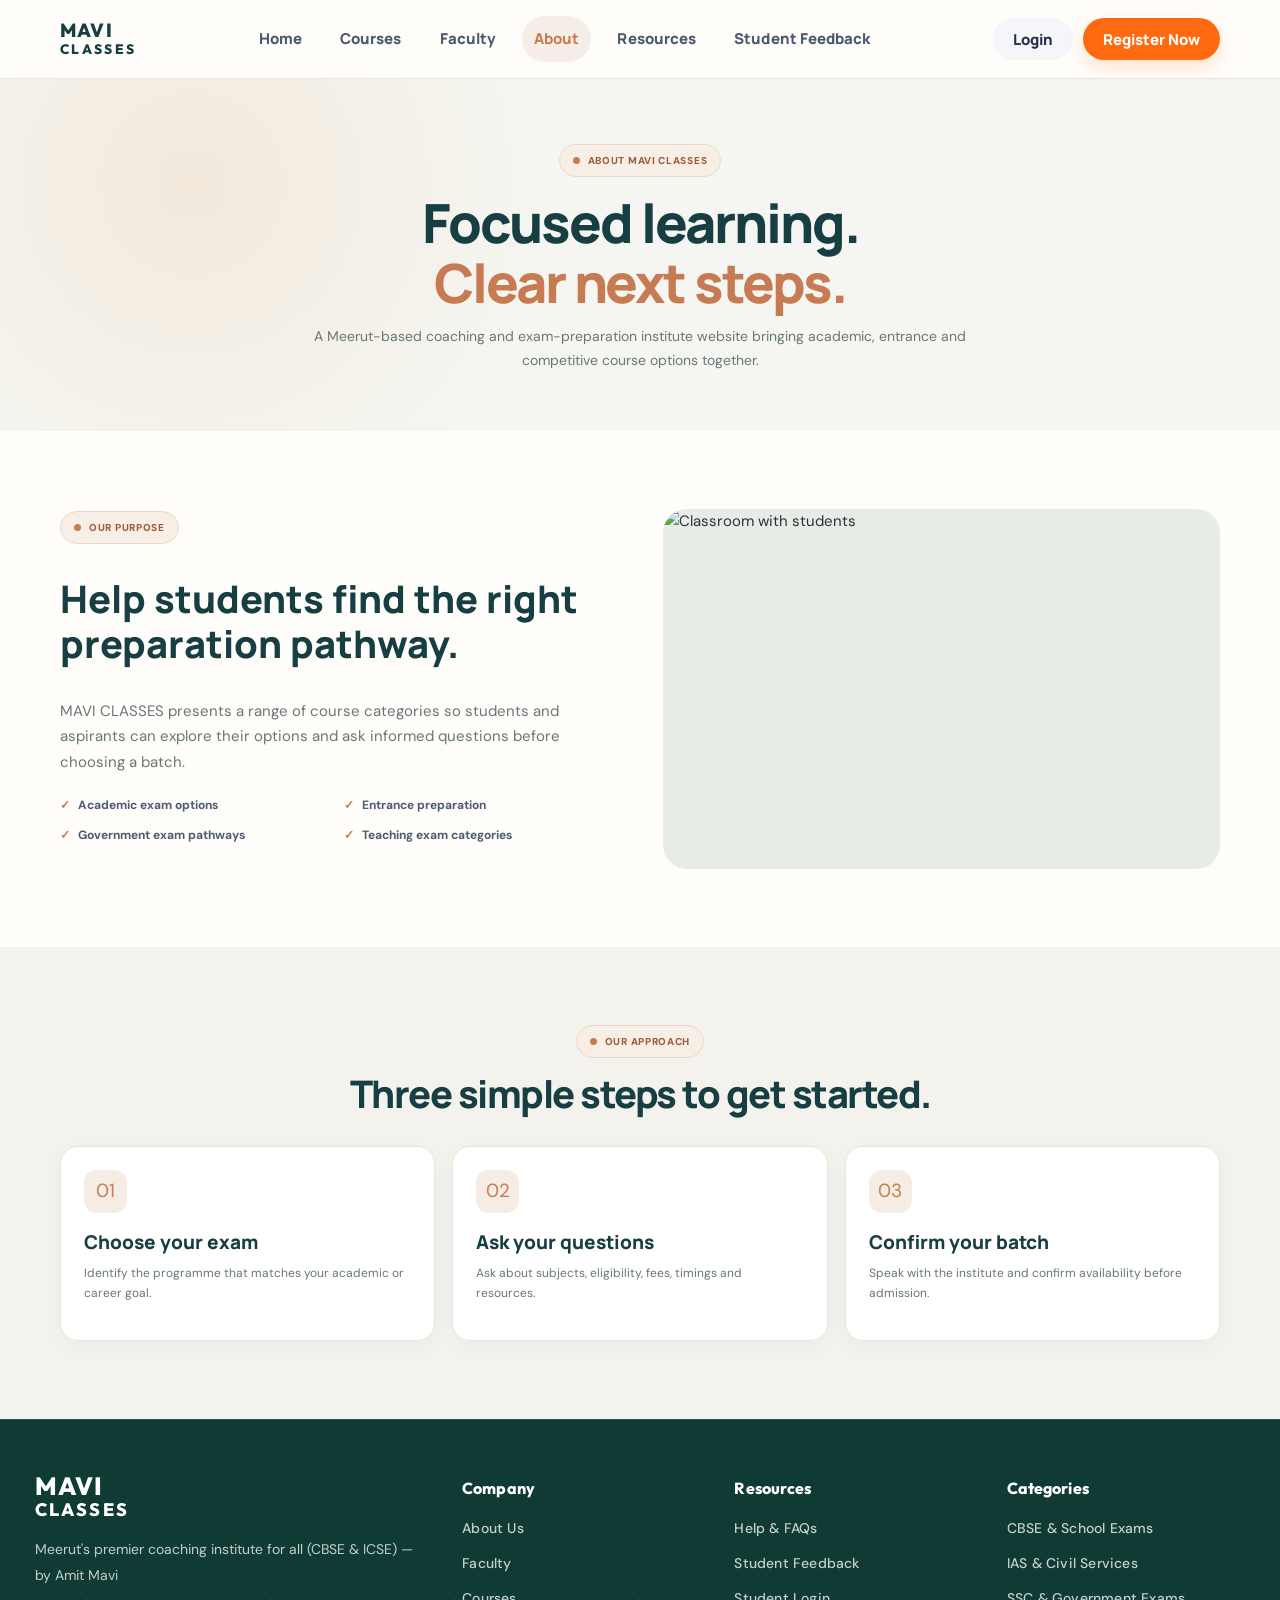
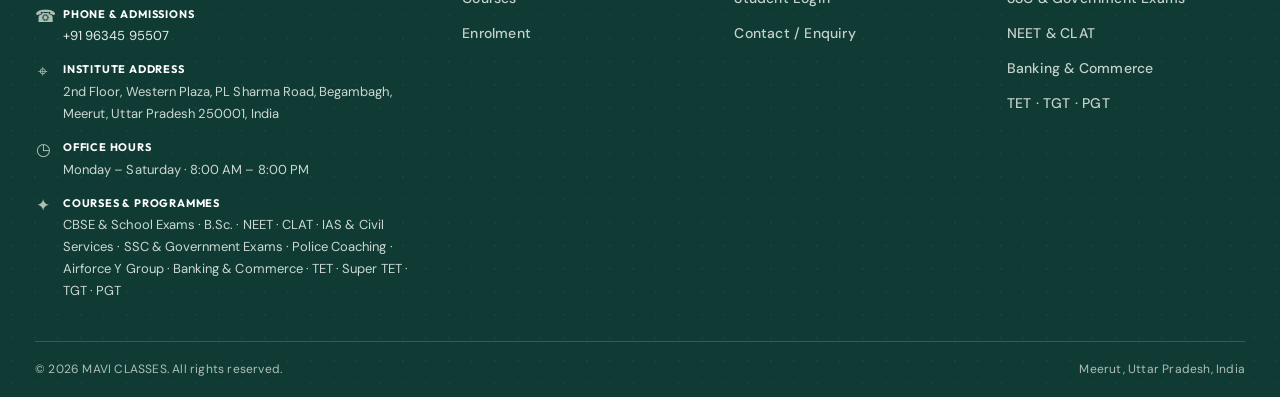
==== about.html @ 100eeef3 "Update MAVI CLASSES footer description" ====
<!doctype html><html lang="en"><head><meta charset="utf-8"><meta name="viewport" content="width=device-width,initial-scale=1"><title>About | MAVI CLASSES</title><meta name="description" content="MAVI CLASSES, Meerut — academic, entrance and competitive exam preparation."><link rel="stylesheet" href="styles.css?v=20261123-font-headload"><link rel="stylesheet" href="footer.css?v=20261123-footer12">
<link rel="stylesheet" href="typography-lock.css?v=20261123-type7">

<style id="mavi-faculty-footer-identical">
.mavi-footer{display:block!important;position:relative!important;isolation:isolate!important;overflow:hidden!important;background:#103b35!important;color:#d5e0db!important;padding:54px 0 18px!important;border-top:1px solid rgba(255,255,255,.14)!important}
.mavi-footer:before{content:""!important;position:absolute!important;inset:0!important;z-index:-1!important;pointer-events:none!important;opacity:.22!important;background-image:radial-gradient(rgba(255,255,255,.22) 1px,transparent 1px)!important;background-size:23px 23px!important}
.mavi-footer>.wrap{position:relative!important;z-index:1!important;width:min(1210px,calc(100% - 64px))!important;margin:0 auto!important}
.mavi-footer-grid{display:grid!important;grid-template-columns:minmax(280px,2.1fr) repeat(3,minmax(130px,1fr))!important;gap:46px!important;padding:0 0 38px!important}
.mavi-footer-logo{display:inline-flex!important;align-items:center!important;gap:12px!important;color:#fff!important;font:800 21px 'Outfit','DM Sans',sans-serif!important;letter-spacing:.15px!important}
.mavi-footer-mark{width:48px!important;height:48px!important;flex:0 0 48px!important;display:grid!important;place-items:center!important;border-radius:8px!important;background:#fff!important;color:#103b35!important;font:800 26px 'Outfit',sans-serif!important;box-shadow:inset 0 -4px 0 #c77b52!important}
.mavi-footer-brand>p{max-width:390px!important;margin:18px 0 17px!important;color:#c2d0ca!important;font:400 14px/1.75 'DM Sans',sans-serif!important}
.mavi-footer-contact{display:grid!important;gap:11px!important;max-width:440px!important}
.mavi-footer-contact>div{display:flex!important;align-items:flex-start!important;gap:12px!important;color:#cbd8d2!important;font:400 13px/1.65 'DM Sans',sans-serif!important;letter-spacing:.05px!important}
.mavi-footer-contact a{color:#dce7e1!important}
.mavi-footer .footer-icon{width:17px!important;flex:0 0 17px!important;color:#aebfb6!important;font-size:17px!important;line-height:1.2!important;text-align:center!important}
.mavi-footer .footer-star{color:#e2a77f!important}
.mavi-footer-column{display:block!important;padding-top:4px!important}
.mavi-footer-column h4{margin:0 0 19px!important;color:#fff!important;font:750 16px 'Outfit',sans-serif!important;letter-spacing:.1px!important}
.mavi-footer-column a{display:block!important;width:fit-content!important;margin:0 0 12px!important;color:#c5d2cc!important;font:500 14px/1.6 'DM Sans',sans-serif!important;letter-spacing:.2px!important;transition:color .18s,transform .18s!important}
.mavi-footer-column a:hover,.mavi-footer-contact a:hover{color:#e2a77f!important}
.mavi-footer-bottom{display:flex!important;justify-content:space-between!important;gap:16px!important;padding-top:18px!important;border-top:1px solid rgba(255,255,255,.16)!important;color:#aebfb7!important;font:400 12px/1.6 'DM Sans',sans-serif!important;letter-spacing:.2px!important}
@media(max-width:900px){.mavi-footer-grid{grid-template-columns:1.5fr 1fr 1fr!important;gap:34px!important}.mavi-footer-brand{grid-column:1/-1!important}.mavi-footer-brand>p{max-width:560px!important}}
@media(max-width:600px){.mavi-footer{padding:42px 0 17px!important}.mavi-footer>.wrap{width:calc(100% - 38px)!important}.mavi-footer-grid{grid-template-columns:1fr 1fr!important;gap:26px 20px!important;padding-bottom:28px!important}.mavi-footer-brand{grid-column:1/-1!important}.mavi-footer-logo{font-size:19px!important}.mavi-footer-column h4{font-size:15px!important;margin-bottom:13px!important}.mavi-footer-column a{font-size:13px!important;margin-bottom:10px!important}.mavi-footer-bottom{flex-direction:column!important;gap:5px!important;font-size:11px!important}}
</style>
<link rel="preconnect" href="https://fonts.googleapis.com">
<link rel="preconnect" href="https://fonts.gstatic.com" crossorigin>
<link rel="stylesheet" href="https://fonts.googleapis.com/css2?family=DM+Sans:wght@400;500;600;700;800&family=Manrope:wght@400;500;600;700;800&family=Outfit:wght@400;500;600;700;800&display=block">
</head><body><div class="top"><div class="wrap"><span>Meerut, Uttar Pradesh</span><span><a href="tel:+919634595507">+91 96345 95507</a> &nbsp; · &nbsp; <a href="register.html">Register now</a></span></div></div><header><div class="wrap nav"><a class="brand mavi-stacked-brand" href="index.html" aria-label="MAVI CLASSES home"><span class="mavi-stacked-name"><span>MAVI</span><span>CLASSES</span></span></a><button class="menu" aria-label="Open navigation">☰</button><nav class="links"><a class="" href="index.html">Home</a><a class="" href="courses.html">Courses</a><a class="" href="faculty.html">Faculty</a><a class="active" href="about.html">About</a><a class="" href="resources.html">Resources</a><a class="" href="feedback.html">Student Feedback</a></nav><div class="nav-auth"><a class="nav-login" href="login.html">Login</a><a class="nav-register" href="register.html">Register Now</a></div></div></header><main><section class="page-hero"><div class="wrap"><span class="eyebrow">About MAVI CLASSES</span><h1>Focused learning.<br><em style="color:var(--orange)">Clear next steps.</em></h1><p>A Meerut-based coaching and exam-preparation institute website bringing academic, entrance and competitive course options together.</p></div></section><section class="section"><div class="wrap split"><div><span class="eyebrow">Our purpose</span><h2 style="font:800 35px Manrope;color:var(--navy)">Help students find the right preparation pathway.</h2><p class="lead">MAVI CLASSES presents a range of course categories so students and aspirants can explore their options and ask informed questions before choosing a batch.</p><div class="ticks"><span>Academic exam options</span><span>Entrance preparation</span><span>Government exam pathways</span><span>Teaching exam categories</span></div></div><div class="photo"><img data-mavi-image-key="about-classroom" src="https://images.unsplash.com/photo-1524178232363-1fb2b075b655?auto=format&fit=crop&w=1000&q=85" alt="Classroom with students"></div></div></section><section class="section soft"><div class="wrap"><div class="section-head center"><span class="eyebrow">Our approach</span><h2>Three simple steps to get started.</h2></div><div class="grid"><article class="card"><div class="card-icon">01</div><h3>Choose your exam</h3><p>Identify the programme that matches your academic or career goal.</p></article><article class="card"><div class="card-icon">02</div><h3>Ask your questions</h3><p>Ask about subjects, eligibility, fees, timings and resources.</p></article><article class="card"><div class="card-icon">03</div><h3>Confirm your batch</h3><p>Speak with the institute and confirm availability before admission.</p></article></div></div></section></main><footer class="mavi-footer">
 <div class="wrap">
  <div class="mavi-footer-grid">
   <div class="mavi-footer-brand">
    <a class="mavi-footer-logo" href="index.html" aria-label="MAVI CLASSES home"><span class="mavi-footer-name"><span>MAVI</span><span>CLASSES</span></span></a>
    <p class="mavi-footer-description">Meerut's premier coaching institute for all (CBSE & ICSE) — by Amit Mavi</p>
    <div class="mavi-footer-contact">
     <div><span class="footer-icon" aria-hidden="true">☎</span><span><strong>Phone & admissions</strong><a href="tel:+919634595507">+91 96345 95507</a></span></div>
     <div><span class="footer-icon" aria-hidden="true">⌖</span><span><strong>Institute address</strong>2nd Floor, Western Plaza, PL Sharma Road, Begambagh, Meerut, Uttar Pradesh 250001, India</span></div>
     <div><span class="footer-icon" aria-hidden="true">◷</span><span><strong>Office hours</strong>Monday – Saturday · 8:00 AM – 8:00 PM</span></div>
     <div><span class="footer-icon" aria-hidden="true">✦</span><span><strong>Courses & programmes</strong>CBSE & School Exams · B.Sc. · NEET · CLAT · IAS & Civil Services · SSC & Government Exams · Police Coaching · Airforce Y Group · Banking & Commerce · TET · Super TET · TGT · PGT</span></div>
    </div>
   </div>
   <div class="mavi-footer-column"><h4>Company</h4><a href="about.html">About Us</a><a href="faculty.html">Faculty</a><a href="courses.html">Courses</a><a href="register.html">Enrolment</a></div>
   <div class="mavi-footer-column"><h4>Resources</h4><a href="resources.html">Help & FAQs</a><a href="feedback.html">Student Feedback</a><a href="login.html">Student Login</a><a href="register.html">Contact / Enquiry</a></div>
   <div class="mavi-footer-column"><h4>Categories</h4><a href="courses.html">CBSE & School Exams</a><a href="courses.html">IAS & Civil Services</a><a href="courses.html">SSC & Government Exams</a><a href="courses.html">NEET & CLAT</a><a href="courses.html">Banking & Commerce</a><a href="courses.html">TET · TGT · PGT</a></div>
  </div>
  <div class="mavi-footer-bottom"><span>© 2026 MAVI CLASSES. All rights reserved.</span><span>Meerut, Uttar Pradesh, India</span></div>
 </div>
</footer><script src="site.js"></script><script src="image-assets.js?v=20261123-assets1"></script>
<script src="footer-description.js?v=20261123-footerdesc1"></script></body></html>
---- styles.css ----
:root{--ink:#17233b;--navy:#14213d;--orange:#e96b35;--orange2:#f18a5d;--cream:#fffaf6;--paper:#f5f7fb;--muted:#68758a;--line:#e7eaf0;--white:#fff;--shadow:0 16px 42px rgba(24,39,70,.09)}
*{box-sizing:border-box}html{scroll-behavior:smooth}body{margin:0;font:15px/1.7 'DM Sans',sans-serif;color:var(--ink);background:#fff}a{color:inherit;text-decoration:none}button,input,select,textarea{font:inherit}.wrap{width:min(1160px,calc(100% - 44px));margin:auto}.top{background:var(--navy);color:#e8edf5;font-size:11px;padding:7px 0}.top .wrap{display:flex;justify-content:space-between;gap:12px}.top a{color:#ffc19f}
header{position:sticky;top:0;z-index:10;background:rgba(255,255,255,.96);backdrop-filter:blur(12px);border-bottom:1px solid var(--line)}.nav{height:78px;display:flex;align-items:center;justify-content:space-between;gap:20px}.brand{display:flex;align-items:center;gap:10px}.brand-mark{width:42px;height:42px;border-radius:13px;background:var(--navy);color:#fff;display:grid;place-items:center;font:800 22px Manrope;box-shadow:inset 0 -4px 0 var(--orange)}.brand strong{display:block;font:800 17px Manrope;letter-spacing:.5px;color:var(--navy);line-height:1.2}.brand small{font-size:9px;letter-spacing:1.4px;text-transform:uppercase;color:var(--orange);font-weight:700}.links{display:flex;align-items:center;gap:8px}.links a{font-size:12px;font-weight:700;color:#4b5870;padding:9px 12px;border-radius:30px}.links a:hover,.links a.active{color:var(--orange);background:#fff1e9}.btn{display:inline-flex;justify-content:center;align-items:center;padding:12px 20px;border:0;border-radius:11px;background:var(--orange);color:#fff;font:800 12px Manrope;cursor:pointer;box-shadow:0 7px 18px #e96b3528;transition:.2s}.btn:hover{background:#d95725;transform:translateY(-1px)}.btn.outline{background:#fff;color:var(--navy);border:1px solid var(--line);box-shadow:none}.menu{display:none;background:none;border:0;font-size:25px;color:var(--navy)}
.hero{background:radial-gradient(circle at 15% 25%,#fff0e8,transparent 34%),linear-gradient(115deg,#fff 20%,#f8faff);padding:78px 0 82px;overflow:hidden}.hero-grid{display:grid;grid-template-columns:1fr .9fr;gap:50px;align-items:center}.eyebrow{display:inline-flex;align-items:center;gap:8px;color:#bd592f;background:#fff0e8;border:1px solid #ffdfce;padding:7px 13px;border-radius:30px;font-size:10px;font-weight:800;letter-spacing:.7px;text-transform:uppercase}.eyebrow:before{content:'';width:7px;height:7px;border-radius:50%;background:var(--orange)}h1,h2,h3{font-family:Manrope,sans-serif}h1{font-size:clamp(42px,5.2vw,66px);line-height:1.08;letter-spacing:-2.8px;color:var(--navy);margin:20px 0}h1 em{font-style:normal;color:var(--orange)}.lead{max-width:560px;color:var(--muted);font-size:15px}.actions{display:flex;gap:12px;flex-wrap:wrap;margin-top:27px}.hero-photo{height:430px;border-radius:28px;overflow:hidden;position:relative;box-shadow:var(--shadow);background:#e8edf4}.hero-photo img{width:100%;height:100%;object-fit:cover}.photo-note{position:absolute;bottom:16px;left:16px;right:16px;padding:15px 18px;border-radius:15px;background:#14213de8;color:#fff}.photo-note b{display:block;font:700 14px Manrope}.photo-note span{font-size:11px;color:#dbe3ee}
.band{border-block:1px solid var(--line);padding:19px 0}.band .wrap{display:flex;justify-content:space-between;gap:18px;flex-wrap:wrap}.band span{font-size:12px;font-weight:700;color:#526078}.band b{color:var(--orange);margin-right:7px}
.section{padding:78px 0}.soft{background:var(--paper)}.section-head{max-width:690px;margin-bottom:30px}.section-head.center{text-align:center;margin-inline:auto}.section-head h2{font-size:clamp(29px,3.5vw,42px);letter-spacing:-1.5px;line-height:1.18;color:var(--navy);margin:13px 0}.section-head p{color:var(--muted);font-size:14px}.grid{display:grid;grid-template-columns:repeat(3,1fr);gap:17px}.card{background:#fff;border:1px solid var(--line);border-radius:18px;padding:23px;box-shadow:0 5px 22px rgba(24,39,70,.035);transition:.2s}.card:hover{transform:translateY(-3px);box-shadow:var(--shadow);border-color:#f2c4ad}.card-icon{width:43px;height:43px;border-radius:13px;background:#fff0e8;color:var(--orange);display:grid;place-items:center;font-size:19px;margin-bottom:17px}.card h3{font-size:17px;line-height:1.3;margin:0 0 8px;color:var(--navy)}.card p{font-size:12px;color:var(--muted);margin:0 0 13px}.card a{font-size:12px;font-weight:800;color:var(--orange)}
.split{display:grid;grid-template-columns:1fr 1fr;gap:45px;align-items:center}.photo{height:360px;border-radius:24px;overflow:hidden;background:#e8edf4}.photo img{width:100%;height:100%;object-fit:cover}.ticks{display:grid;grid-template-columns:1fr 1fr;gap:10px;margin:20px 0}.ticks span{font-size:12px;font-weight:700;color:#4c5b72}.ticks span:before{content:'✓';color:var(--orange);margin-right:8px}
.page-hero{background:radial-gradient(circle at 15% 30%,#fff0e8,transparent 32%),#f8faff;padding:65px 0 58px;text-align:center}.page-hero h1{font-size:clamp(36px,4.8vw,54px);margin:15px auto 12px;letter-spacing:-2px}.page-hero p{max-width:680px;margin:auto;color:var(--muted);font-size:14px}.info{background:var(--navy);color:#fff;border-radius:22px;padding:32px}.info h2{margin:0 0 10px;font-size:26px}.info p{color:#d2dbea;font-size:13px}
.cta{background:linear-gradient(110deg,#14213d,#293957);color:#fff;padding:45px 0}.cta .wrap{display:flex;justify-content:space-between;align-items:center;gap:20px}.cta h2{font:800 26px Manrope;margin:0 0 5px}.cta p{margin:0;color:#d5ddeb;font-size:13px}
.formbox{max-width:650px;margin:auto;padding:30px;background:#fff;border:1px solid var(--line);border-radius:20px;box-shadow:var(--shadow)}.formbox h2{font-size:25px;color:var(--navy);margin:0 0 5px}.formbox>p{font-size:13px;color:var(--muted)}.fields{display:grid;grid-template-columns:1fr 1fr;gap:14px}.field{display:grid;gap:6px}.field.full{grid-column:1/-1}.field label{font-size:11px;font-weight:800;color:#536078}.field input,.field select,.field textarea{width:100%;padding:12px;border:1px solid #dfe5ed;border-radius:10px;background:#fbfcfe;outline:none}.field input:focus,.field select:focus,.field textarea:focus{border-color:var(--orange);box-shadow:0 0 0 3px #e96b3515}.field textarea{min-height:90px}.smallprint{font-size:10px!important;color:#8a95a7!important;line-height:1.6}.notice{display:none;background:#edf6ef;color:#315b3c;border-radius:8px;padding:12px;font-size:12px}.notice.show{display:block}
footer{background:#101a30;color:#d1d9e6;padding:45px 0 18px}.footgrid{display:grid;grid-template-columns:2fr 1fr 1fr;gap:40px;padding-bottom:28px}.footgrid h4{font:800 11px Manrope;letter-spacing:1px;text-transform:uppercase;color:#ffc19f}.footgrid p,.footgrid a{font-size:12px;color:#b4bfd0}.footgrid a{display:block;margin:8px 0}.copyright{border-top:1px solid #ffffff20;padding-top:15px;font-size:10px;color:#93a0b4;display:flex;justify-content:space-between;gap:12px}
@media(max-width:850px){.links{gap:0}.links a{padding:8px}.hero-grid{gap:25px}.hero-photo{height:360px}.grid{grid-template-columns:repeat(2,1fr)}}
@media(max-width:650px){.wrap{width:calc(100% - 34px)}.nav{height:68px}.menu{display:block}.links{display:none;position:absolute;top:68px;left:0;right:0;background:#fff;padding:12px 20px 20px;box-shadow:var(--shadow);align-items:stretch;flex-direction:column}.links.open{display:flex}.links a{padding:12px;border-bottom:1px solid var(--line)}.nav>.btn{display:none}.top .wrap{justify-content:center}.top .wrap span:first-child{display:none}.hero{padding:48px 0}.hero-grid,.split{grid-template-columns:1fr;gap:25px}.hero-photo{height:290px}.hero h1{font-size:47px}.section{padding:58px 0}.grid{grid-template-columns:1fr}.page-hero{padding:48px 0}.fields{grid-template-columns:1fr}.field.full{grid-column:auto}.formbox{padding:22px}.cta .wrap{display:block}.cta .btn{margin-top:18px}.footgrid{grid-template-columns:1fr 1fr;gap:22px}.footgrid>div:first-child{grid-column:1/-1}.copyright{flex-direction:column}}

/* Faculty directory and local admin workspace */
.faculty-heading{display:flex;align-items:center;justify-content:space-between;gap:18px;margin-bottom:26px}.faculty-heading h2{font:800 30px Manrope;color:var(--navy);margin:12px 0 0}.faculty-grid{display:grid;grid-template-columns:repeat(3,minmax(0,1fr));gap:20px}.faculty-card{overflow:hidden;border:1px solid var(--line);border-radius:18px;background:#fff;box-shadow:0 7px 24px rgba(24,39,70,.06)}.faculty-card>img{display:block;width:100%;height:260px;object-fit:cover;background:#edf1f6}.faculty-info{padding:20px}.faculty-info h3{font:800 19px Manrope;color:var(--navy);margin:0 0 4px}.faculty-role{font-size:11px;color:var(--orange);font-weight:800;text-transform:uppercase;letter-spacing:.7px}.faculty-subject{font-size:12px;font-weight:700;color:#526078;margin:10px 0 5px}.faculty-info p:last-child{font-size:12px;color:var(--muted);margin:0}.faculty-empty{grid-column:1/-1;text-align:center;padding:48px 24px;border:1px dashed #cfd6e0;border-radius:18px;background:#fbfcfe;color:var(--muted)}.faculty-empty h3{color:var(--navy);margin:8px 0}.admin-layout{display:grid;grid-template-columns:minmax(0,1fr) minmax(0,1fr);gap:22px;align-items:start}.faculty-preview{display:none;width:150px;height:150px;object-fit:cover;border-radius:14px;border:1px solid var(--line)}.faculty-preview.visible{display:block}.admin-form-actions{display:flex;gap:10px;flex-wrap:wrap}.admin-list{max-width:none}.admin-faculty-row{display:flex;align-items:center;gap:12px;padding:12px 0;border-bottom:1px solid var(--line)}.admin-faculty-row>img{width:58px;height:58px;object-fit:cover;border-radius:10px}.admin-faculty-meta{min-width:0;flex:1}.admin-faculty-meta b,.admin-faculty-meta span{display:block}.admin-faculty-meta b{font:700 13px Manrope;color:var(--navy)}.admin-faculty-meta span{font-size:10px;color:var(--muted)}.admin-actions{display:flex;gap:6px}.admin-actions .btn{padding:8px 10px;font-size:10px}.btn.danger{background:#fff0ef;color:#b33c32;box-shadow:none;border:1px solid #f4cfcb}.muted{font-size:12px;color:var(--muted)}
@media(max-width:800px){.faculty-grid{grid-template-columns:repeat(2,minmax(0,1fr))}.admin-layout{grid-template-columns:1fr}}
@media(max-width:560px){.faculty-heading{align-items:flex-start;flex-direction:column}.faculty-grid{grid-template-columns:1fr}.faculty-card>img{height:280px}.admin-faculty-row{flex-wrap:wrap}.admin-actions{width:100%;padding-left:70px}}

/* Remove the thin top contact strip from all pages */
.top{display:none!important}

/* Refined MAVI palette: warm ivory, deep teal and muted copper */
:root{
 --ink:#26363a;
 --navy:#173f43;
 --orange:#c77b52;
 --orange2:#d99a72;
 --cream:#fbf8f2;
 --paper:#f4f2ec;
 --muted:#687777;
 --line:#e6e6df;
 --white:#fff;
 --shadow:0 16px 42px rgba(23,63,67,.09)
}
body{color:var(--ink);background:#fffdfa}
header{background:rgba(255,253,250,.96);border-bottom-color:#e8e7df}
.brand-mark{background:var(--navy);box-shadow:inset 0 -4px 0 var(--orange)}
.links a:hover,.links a.active{color:var(--orange);background:#f6eee6}
.btn{background:var(--orange);box-shadow:0 7px 18px rgba(199,123,82,.18)}
.btn:hover{background:#ae6541}
.btn.outline{color:var(--navy);border-color:#dfe5e1}
.hero{background:radial-gradient(circle at 15% 25%,#f3e9dd,transparent 35%),linear-gradient(115deg,#fffdfa 20%,#f4f6f2)}
.hero-photo,.photo{background:#e8ece6}
.photo-note{background:rgba(23,63,67,.92)}
.eyebrow{color:#9d5c3c;background:#f7eee6;border-color:#ead9ca}
.eyebrow:before{background:var(--orange)}
h1,h2,h3{font-family:'Manrope',sans-serif}
/* Clear, confident heading hierarchy across all non-footer pages */
h1,h2,h3,.page-hero h1,.section-head h2,.card h3,.formbox h2,.faculty-heading h2,.faculty-info h3,.info h2{font-weight:800!important}

h1,h2,.section-head h2,.card h3,.formbox h2,.faculty-heading h2,.faculty-info h3{color:var(--navy)}
h1 em{color:var(--orange)}
.band b,.card a,.ticks span:before{color:var(--orange)}
.card:hover{border-color:#e4c9b6}
.card-icon{background:#f5ece3;color:var(--orange)}
.page-hero{background:radial-gradient(circle at 15% 30%,#f3e9dd,transparent 32%),#f5f6f1}
.info{background:var(--navy)}
.cta{background:linear-gradient(110deg,#173f43,#28575a)}
.footgrid h4{color:#d7a27f}
footer{background:#102f33}
.field input:focus,.field select:focus,.field textarea:focus{border-color:var(--orange);box-shadow:0 0 0 3px rgba(199,123,82,.13)}
.faculty-empty{background:#faf9f5;border-color:#d7ded8}
.faculty-card{box-shadow:0 7px 24px rgba(23,63,67,.06)}
.btn.danger{background:#fff0ed;color:#a94d3d}

/* Shared header actions — Login + Register Now */
.nav-auth{display:flex;align-items:center;gap:10px;flex-shrink:0}
.nav-login,.nav-register{display:inline-flex;align-items:center;justify-content:center;min-height:42px;padding:0 20px;border-radius:24px;font:800 14px Manrope,sans-serif;text-decoration:none;white-space:nowrap;transition:background .2s,transform .2s}
.nav-login{background:#f4f6f9;color:#253247!important;box-shadow:none}
.nav-login:hover{background:#e9edf3}
.nav-register{background:#ff690f;color:#fff!important;box-shadow:0 7px 17px #ff690f30}
.nav-register:hover{background:#ed5706;transform:translateY(-1px)}
@media(max-width:900px){.nav-auth{gap:7px}.nav-login,.nav-register{min-height:39px;padding:0 14px;font-size:12px}}
@media(max-width:560px){.nav-auth{gap:6px}.nav-login,.nav-register{min-height:35px;padding:0 11px;font-size:11px}}

/* Logo lockup: brand name only, deep green wordmark */
.brand strong{color:#173f43!important;font-weight:800;letter-spacing:.45px}
.brand-mark{background:#173f43!important;color:#fff!important;box-shadow:inset 0 -4px 0 #c77b52}
.brand small{display:none!important}

/* Footer dark green finish */
footer{background:#103b35!important;color:#f7f8f4!important}
footer p,footer a,footer .muted{color:#d4e0db!important}
footer a:hover{color:#e2a77f!important}
footer h4,footer h3{color:#f0c29f!important}
footer .brand strong{color:#ffffff!important}
footer .brand-mark{background:#ffffff!important;color:#103b35!important}
footer .footer-bottom,footer .copyright{border-color:rgba(255,255,255,.16)!important;color:#c4d4ce!important}



/* MAVI smooth floating reveal + strong navigation typography */
.links a{
  font-family:'Manrope',sans-serif!important;
  font-weight:800!important;
  letter-spacing:.08px;
}
.nav-login,.nav-register{
  font-family:'Manrope',sans-serif!important;
  font-weight:800!important;
}
@keyframes maviFloatReveal{
  0%{opacity:0;transform:translate3d(0,16px,0)}
  65%{opacity:1;transform:translate3d(0,-2px,0)}
  100%{opacity:1;transform:translate3d(0,0,0)}
}
header .nav>*{
  animation:maviFloatReveal .72s cubic-bezier(.2,.75,.25,1) both;
}
header .nav>*:nth-child(1){animation-delay:.02s}
header .nav>*:nth-child(2){animation-delay:.08s}
header .nav>*:nth-child(3){animation-delay:.14s}
header .nav>*:nth-child(4){animation-delay:.20s}
main h1,main h2,main h3,main p,main .kicker,main .eyebrow,
main .button,main .btn,main .course,main .card,main .form-card,
main .contact-card,main .faq,main .ranker-card,main .approach article,
main .results-link,main .voice-button,main .section-head{
  animation:maviFloatReveal .68s cubic-bezier(.2,.75,.25,1) both;
}
main>section:nth-of-type(2) *{animation-delay:.04s}
main>section:nth-of-type(3) *{animation-delay:.07s}
main>section:nth-of-type(4) *{animation-delay:.10s}
@media(prefers-reduced-motion:reduce){
  header .nav>*,main h1,main h2,main h3,main p,main .kicker,main .eyebrow,
  main .button,main .btn,main .course,main .card,main .form-card,
  main .contact-card,main .faq,main .ranker-card,main .approach article,
  main .results-link,main .voice-button,main .section-head{
    animation:none!important;
  }
}


/* Keep the student achievements strip completely independent of page reveal motion.
   Its marquee keeps its own original scrolling animation. */
#student-results .results-heading,
#student-results .results-heading *,
#student-results .ranker-card,
#student-results .ranker-card *,
#student-results .student-voices,
#student-results .student-voices *{
  animation:none!important;
}


/* Larger, bolder navigation across Courses, Faculty and other shared pages */
.links{gap:14px!important}
.links a{font-size:15px!important;font-weight:800!important;padding:10px 12px!important}
.nav-auth a,.nav-login,.nav-register{font-size:15px!important;font-weight:800!important}
@media(max-width:900px){.links{gap:8px!important}.links a{font-size:14px!important;padding:9px 8px!important}}
@media(max-width:680px){.links a{font-size:16px!important;padding:13px 0!important}}

/* Stacked MAVI CLASSES wordmark for shared-page headers */
.mavi-stacked-brand{display:flex!important;align-items:center!important;gap:0!important}
.mavi-stacked-name{display:flex!important;flex-direction:column!important;align-items:flex-start!important;gap:0!important;font:800 19px/1.02 Manrope,sans-serif!important;letter-spacing:1.2px!important;color:var(--navy)!important}
.mavi-stacked-name span+span{font-size:.72em!important;letter-spacing:2.3px!important;margin-top:3px!important}
.mavi-stacked-brand .brand-mark{display:none!important}
---- footer.css ----
/* MAVI CLASSES — dedicated responsive footer stylesheet */
.mavi-footer{display:block!important;position:relative!important;isolation:isolate;overflow:hidden;background:#103b35!important;color:#d5e0db!important;padding:54px 0 18px!important;border-top:1px solid rgba(255,255,255,.14)!important}
.mavi-footer:before{content:"";position:absolute;inset:0;z-index:-1;pointer-events:none;opacity:.22;background-image:radial-gradient(rgba(255,255,255,.22) 1px,transparent 1px);background-size:23px 23px}
.mavi-footer>.wrap{position:relative;z-index:1;width:min(1210px,calc(100% - 64px))!important;margin:0 auto!important}
.mavi-footer-grid{display:grid!important;grid-template-columns:minmax(280px,2.1fr) repeat(3,minmax(130px,1fr))!important;gap:46px!important;padding:0 0 38px!important}
.mavi-footer-logo{display:inline-flex!important;align-items:center!important;gap:12px!important;color:#fff!important;font:800 21px 'Outfit','DM Sans',sans-serif!important;letter-spacing:.15px!important}
.mavi-footer-mark{width:48px!important;height:48px!important;flex:0 0 48px;display:grid!important;place-items:center!important;border-radius:8px!important;background:#fff!important;color:#103b35!important;font:800 26px 'Outfit',sans-serif!important;box-shadow:inset 0 -4px 0 #c77b52!important}
.mavi-footer-brand>p{max-width:390px!important;margin:18px 0 17px!important;color:#c2d0ca!important;font:400 14px/1.75 'DM Sans',sans-serif!important}
.mavi-footer-contact{display:grid!important;gap:11px!important;max-width:440px!important}
.mavi-footer-contact>div{display:flex!important;align-items:flex-start!important;gap:12px!important;color:#cbd8d2!important;font:400 13px/1.65 'DM Sans',sans-serif!important;letter-spacing:.05px!important}
.mavi-footer-contact a{color:#dce7e1!important}
.mavi-footer-contact a:hover,.mavi-footer-column a:hover{color:#e2a77f!important}
.mavi-footer .footer-icon{width:17px!important;flex:0 0 17px!important;color:#aebfb6!important;font-size:17px!important;line-height:1.2!important;text-align:center!important}
.mavi-footer .footer-star{color:#e2a77f!important}
.mavi-footer-column{display:block!important;padding-top:4px!important}
.mavi-footer-column h4{margin:0 0 19px!important;color:#fff!important;font:750 16px 'Outfit',sans-serif!important;letter-spacing:.1px!important}
.mavi-footer-column a{display:block!important;width:fit-content!important;margin:0 0 12px!important;color:#c5d2cc!important;font:500 14px/1.6 'DM Sans',sans-serif!important;letter-spacing:.2px!important;transition:color .18s,transform .18s!important}
.mavi-footer-column a:hover{color:#e2a77f!important;transform:translateX(3px)!important}
.mavi-footer-bottom{display:flex!important;justify-content:space-between!important;gap:16px!important;padding-top:18px!important;border-top:1px solid rgba(255,255,255,.16)!important;color:#aebfb7!important;font:400 12px/1.6 'DM Sans',sans-serif!important;letter-spacing:.2px!important}
@media(max-width:900px){.mavi-footer-grid{grid-template-columns:1.5fr 1fr 1fr!important;gap:34px!important}.mavi-footer-brand{grid-column:1/-1!important}.mavi-footer-brand>p{max-width:560px!important}}
@media(max-width:600px){.mavi-footer{padding:42px 0 17px!important}.mavi-footer>.wrap{width:calc(100% - 38px)!important}.mavi-footer-grid{grid-template-columns:1fr 1fr!important;gap:26px 20px!important;padding-bottom:28px!important}.mavi-footer-brand{grid-column:1/-1!important}.mavi-footer-logo{font-size:19px!important}.mavi-footer-column h4{font-size:15px!important;margin-bottom:13px!important}.mavi-footer-column a{font-size:13px!important;margin-bottom:10px!important}.mavi-footer-bottom{flex-direction:column!important;gap:5px!important;font-size:11px!important}}

/* Brand wordmark: MAVI on the first line, CLASSES directly beneath */
.mavi-footer-logo{display:inline-flex!important;align-items:flex-start!important;gap:0!important}
.mavi-footer-name{display:flex!important;flex-direction:column!important;align-items:flex-start!important;gap:0!important;font:800 21px/1.02 'Outfit','DM Sans',sans-serif!important;letter-spacing:.7px!important;color:#fff!important}
.mavi-footer-name span+span{font-size:.72em!important;letter-spacing:2.1px!important;margin-top:3px!important}

/* Explicit two-line footer wordmark on every page */
footer.mavi-footer .mavi-footer-brand>a.mavi-footer-logo{display:flex!important;flex-direction:column!important;align-items:flex-start!important;justify-content:flex-start!important;gap:0!important;width:max-content!important;line-height:1!important}
footer.mavi-footer .mavi-footer-brand>a.mavi-footer-logo>.mavi-footer-name{display:flex!important;flex-direction:column!important;align-items:flex-start!important;justify-content:flex-start!important;gap:0!important;white-space:normal!important;line-height:1!important}
footer.mavi-footer .mavi-footer-brand>a.mavi-footer-logo>.mavi-footer-name>span{display:block!important;line-height:1.02!important}
footer.mavi-footer .mavi-footer-brand>a.mavi-footer-logo>.mavi-footer-name>span+span{margin-top:2px!important;font-size:.72em!important;letter-spacing:2.1px!important}


/* Final unified footer layout — overrides older page-level footer rules */
.mavi-footer .mavi-footer-grid{
  grid-template-columns:minmax(155px,1.15fr) repeat(3,minmax(0,1fr))!important;
  gap:38px!important;
  align-items:start!important;
}
.mavi-footer .mavi-footer-brand{grid-column:auto!important;min-width:0!important}
.mavi-footer .mavi-footer-brand>a.mavi-footer-logo{display:flex!important;flex-direction:column!important;align-items:flex-start!important;gap:0!important;width:max-content!important}
.mavi-footer .mavi-footer-name{font-size:25px!important;line-height:1.02!important}
.mavi-footer .mavi-footer-name span+span{font-size:.72em!important;letter-spacing:2.1px!important;margin-top:3px!important}
.mavi-footer .mavi-footer-column{min-width:0!important}
.mavi-footer .mavi-footer-column a{font-size:14px!important;line-height:1.65!important}
@media(max-width:900px){
  .mavi-footer .mavi-footer-grid{grid-template-columns:repeat(3,minmax(0,1fr))!important;gap:28px!important}
  .mavi-footer .mavi-footer-brand{grid-column:1/-1!important}
}
@media(max-width:600px){
  .mavi-footer .mavi-footer-grid{grid-template-columns:repeat(2,minmax(0,1fr))!important;gap:25px 22px!important}
  .mavi-footer .mavi-footer-brand{grid-column:1/-1!important}
  .mavi-footer .mavi-footer-column h4{font-size:15px!important}
  .mavi-footer .mavi-footer-column a{font-size:13px!important}
}


/* Footer contact and institute details — shared across every page */
.mavi-footer .mavi-footer-description{max-width:390px!important;margin:18px 0 18px!important;color:#c2d0ca!important;font:400 14px/1.75 'DM Sans',sans-serif!important}
.mavi-footer .mavi-footer-contact{display:grid!important;gap:13px!important;max-width:410px!important}
.mavi-footer .mavi-footer-contact>div{display:flex!important;align-items:flex-start!important;gap:11px!important;color:#cbd8d2!important;font:400 13px/1.65 'DM Sans',sans-serif!important}
.mavi-footer .mavi-footer-contact strong{display:block!important;color:#fff!important;font:700 11px/1.5 'Outfit','DM Sans',sans-serif!important;letter-spacing:.8px!important;text-transform:uppercase!important;margin-bottom:2px!important}
.mavi-footer .mavi-footer-contact a{color:#e4eee8!important;text-decoration:none!important}
.mavi-footer .mavi-footer-contact a:hover{color:#e2a77f!important}
.mavi-footer .footer-icon{width:17px!important;flex:0 0 17px!important;color:#e2a77f!important;font-size:16px!important;line-height:1.4!important;text-align:center!important}
@media(max-width:900px){.mavi-footer .mavi-footer-description{max-width:620px!important}.mavi-footer .mavi-footer-contact{max-width:620px!important}}


/* Complete institute information footer — balanced desktop and mobile layout */
.mavi-footer .mavi-footer-grid{
  grid-template-columns:minmax(260px,1.65fr) repeat(3,minmax(145px,1fr))!important;
  gap:34px!important;
  align-items:start!important;
}
.mavi-footer .mavi-footer-brand{min-width:0!important}
.mavi-footer .mavi-footer-description{max-width:430px!important;font-size:14px!important;line-height:1.8!important}
.mavi-footer .mavi-footer-contact{max-width:460px!important;gap:14px!important}
.mavi-footer .mavi-footer-contact>div{font-size:13px!important;line-height:1.7!important}
.mavi-footer .mavi-footer-contact>div>span:last-child{min-width:0!important}
.mavi-footer .mavi-footer-contact strong{font-size:11px!important;margin-bottom:3px!important}
@media(max-width:1000px){
 .mavi-footer .mavi-footer-grid{grid-template-columns:repeat(3,minmax(0,1fr))!important;gap:30px!important}
 .mavi-footer .mavi-footer-brand{grid-column:1/-1!important}
 .mavi-footer .mavi-footer-description,.mavi-footer .mavi-footer-contact{max-width:720px!important}
}
@media(max-width:600px){
 .mavi-footer .mavi-footer-grid{grid-template-columns:repeat(2,minmax(0,1fr))!important;gap:25px 20px!important}
 .mavi-footer .mavi-footer-brand{grid-column:1/-1!important}
 .mavi-footer .mavi-footer-contact{gap:12px!important}
 .mavi-footer .mavi-footer-contact>div{font-size:12px!important}
 .mavi-footer .mavi-footer-column a{overflow-wrap:anywhere!important}
}
---- typography-lock.css ----
/* MAVI CLASSES — locked typography system. Keep these roles consistent across every page. */
:root{
  --mavi-font-heading:'Manrope',sans-serif;
  --mavi-font-body:'DM Sans',sans-serif;
  --mavi-font-brand:'Outfit',sans-serif;
  --mavi-size-body:15px;
  --mavi-size-nav:15px;
  --mavi-size-button:14px;
  --mavi-size-label:12px;
  --mavi-size-h1:clamp(38px,4.5vw,54px);
  --mavi-size-h2:clamp(28px,3.2vw,38px);
  --mavi-size-h3:19px;
}
html body{font-family:var(--mavi-font-body)!important;font-size:var(--mavi-size-body)!important}
h1,h2,h3,h4,h5,h6{font-family:var(--mavi-font-heading)!important}
h1{font-size:var(--mavi-size-h1)!important;line-height:1.12!important}
h2{font-size:var(--mavi-size-h2)!important;line-height:1.2!important}
h3{font-size:var(--mavi-size-h3)!important;line-height:1.3!important}
button,input,select,textarea{font-family:var(--mavi-font-body)!important}
.button,.btn{font-family:var(--mavi-font-heading)!important;font-size:var(--mavi-size-button)!important;font-weight:800!important}
.links a,.nav-auth a,.nav-login,.nav-register{font-family:var(--mavi-font-heading)!important;font-size:var(--mavi-size-nav)!important;font-weight:800!important}
.field label,.form-note,.smallprint{font-family:var(--mavi-font-body)!important;font-size:var(--mavi-size-label)!important}
.logo-title,.brand strong,.faculty-info h3,.admin-faculty-meta b{font-family:var(--mavi-font-heading)!important}
.mavi-footer-logo,.mavi-footer-name,.mavi-stacked-name{font-family:var(--mavi-font-brand)!important}
.mavi-footer-column h4{font-family:var(--mavi-font-brand)!important;font-size:16px!important}
.mavi-footer-column a{font-family:var(--mavi-font-body)!important;font-size:14px!important}
.mavi-footer-bottom{font-family:var(--mavi-font-body)!important;font-size:12px!important}
@media(max-width:680px){
  :root{--mavi-size-body:14px;--mavi-size-h1:36px;--mavi-size-h2:27px;--mavi-size-h3:18px;--mavi-size-nav:15px}
}
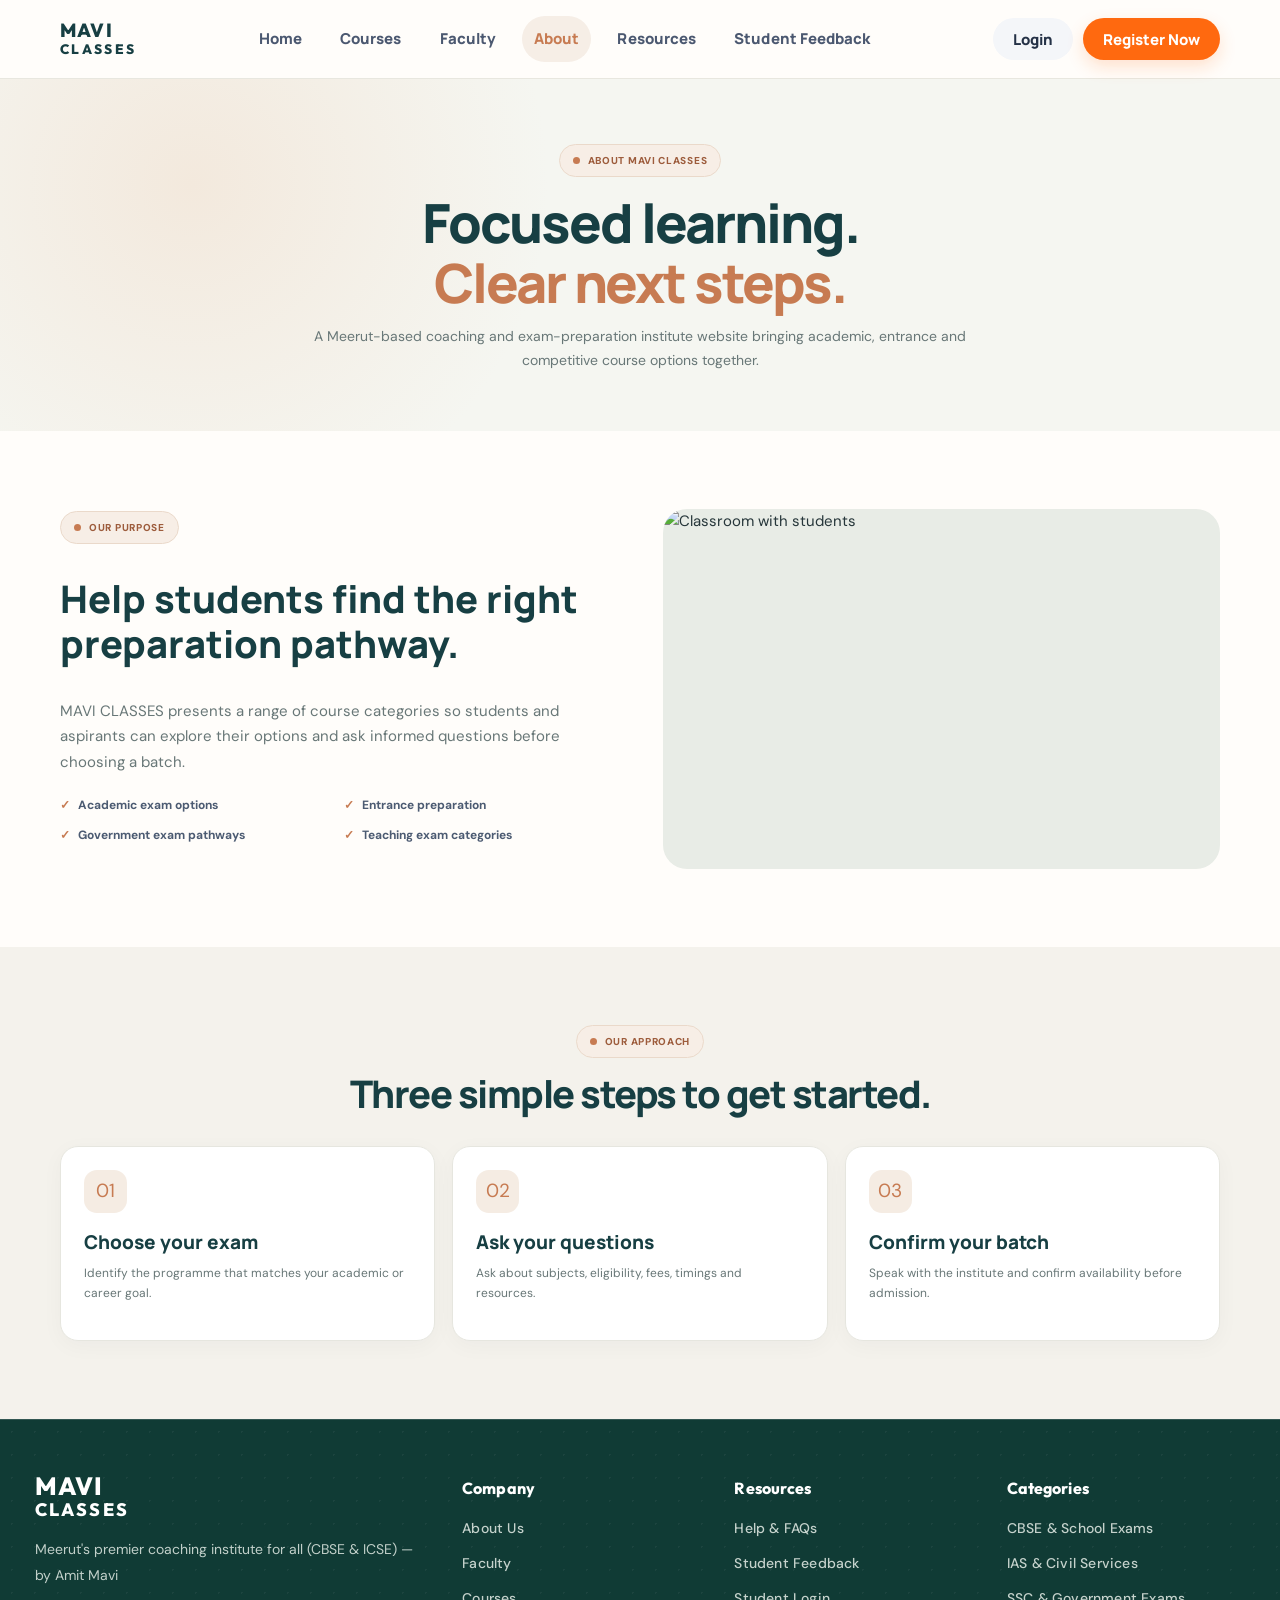
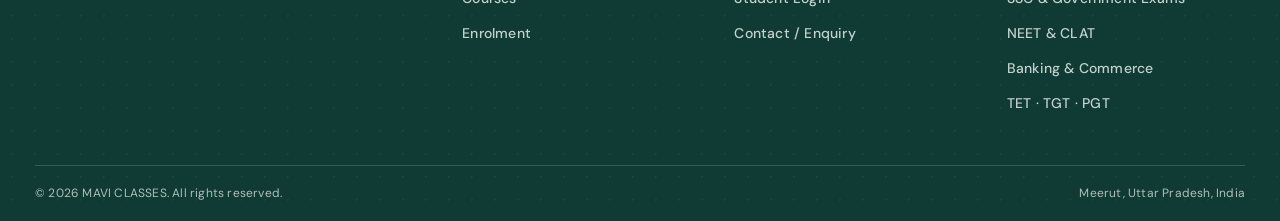
==== commit ce971624: "Reformat footer details below institute description" ====
--- a/about.html
+++ b/about.html
@@ -30,15 +30,13 @@
   <div class="mavi-footer-grid">
    <div class="mavi-footer-brand">
     <a class="mavi-footer-logo" href="index.html" aria-label="MAVI CLASSES home"><span class="mavi-footer-name"><span>MAVI</span><span>CLASSES</span></span></a>
-    <p class="mavi-footer-description">Meerut's premier coaching institute for all (CBSE & ICSE) — by Amit Mavi</p>
-    <div class="mavi-footer-contact">
-     <div><span class="footer-icon" aria-hidden="true">☎</span><span><strong>Phone & admissions</strong><a href="tel:+919634595507">+91 96345 95507</a></span></div>
-     <div><span class="footer-icon" aria-hidden="true">⌖</span><span><strong>Institute address</strong>2nd Floor, Western Plaza, PL Sharma Road, Begambagh, Meerut, Uttar Pradesh 250001, India</span></div>
-     <div><span class="footer-icon" aria-hidden="true">◷</span><span><strong>Office hours</strong>Monday – Saturday · 8:00 AM – 8:00 PM</span></div>
-     <div><span class="footer-icon" aria-hidden="true">✦</span><span><strong>Courses & programmes</strong>CBSE & School Exams · B.Sc. · NEET · CLAT · IAS & Civil Services · SSC & Government Exams · Police Coaching · Airforce Y Group · Banking & Commerce · TET · Super TET · TGT · PGT</span></div>
-    </div>
-   </div>
-   <div class="mavi-footer-column"><h4>Company</h4><a href="about.html">About Us</a><a href="faculty.html">Faculty</a><a href="courses.html">Courses</a><a href="register.html">Enrolment</a></div>
+    <p class="mavi-footer-description">Meerut's premier coaching institute for all (CBSE & ICSE) — by Amit Mavi
+
+Complete address: 2nd Floor, Western Plaza, PL Sharma Road, Begambagh, Meerut, Uttar Pradesh 250001.
+Phone: +91 96345 95507 — clickable calling link.
+Office hours: Monday–Saturday, 8 AM–8 PM.
+All programmes: CBSE, B.Sc., NEET, CLAT, IAS, SSC, Police, Airforce Y Group, Banking, TET, Super TET, TGT aur PGT.</p>
+    </div><div class="mavi-footer-column"><h4>Company</h4><a href="about.html">About Us</a><a href="faculty.html">Faculty</a><a href="courses.html">Courses</a><a href="register.html">Enrolment</a></div>
    <div class="mavi-footer-column"><h4>Resources</h4><a href="resources.html">Help & FAQs</a><a href="feedback.html">Student Feedback</a><a href="login.html">Student Login</a><a href="register.html">Contact / Enquiry</a></div>
    <div class="mavi-footer-column"><h4>Categories</h4><a href="courses.html">CBSE & School Exams</a><a href="courses.html">IAS & Civil Services</a><a href="courses.html">SSC & Government Exams</a><a href="courses.html">NEET & CLAT</a><a href="courses.html">Banking & Commerce</a><a href="courses.html">TET · TGT · PGT</a></div>
   </div>
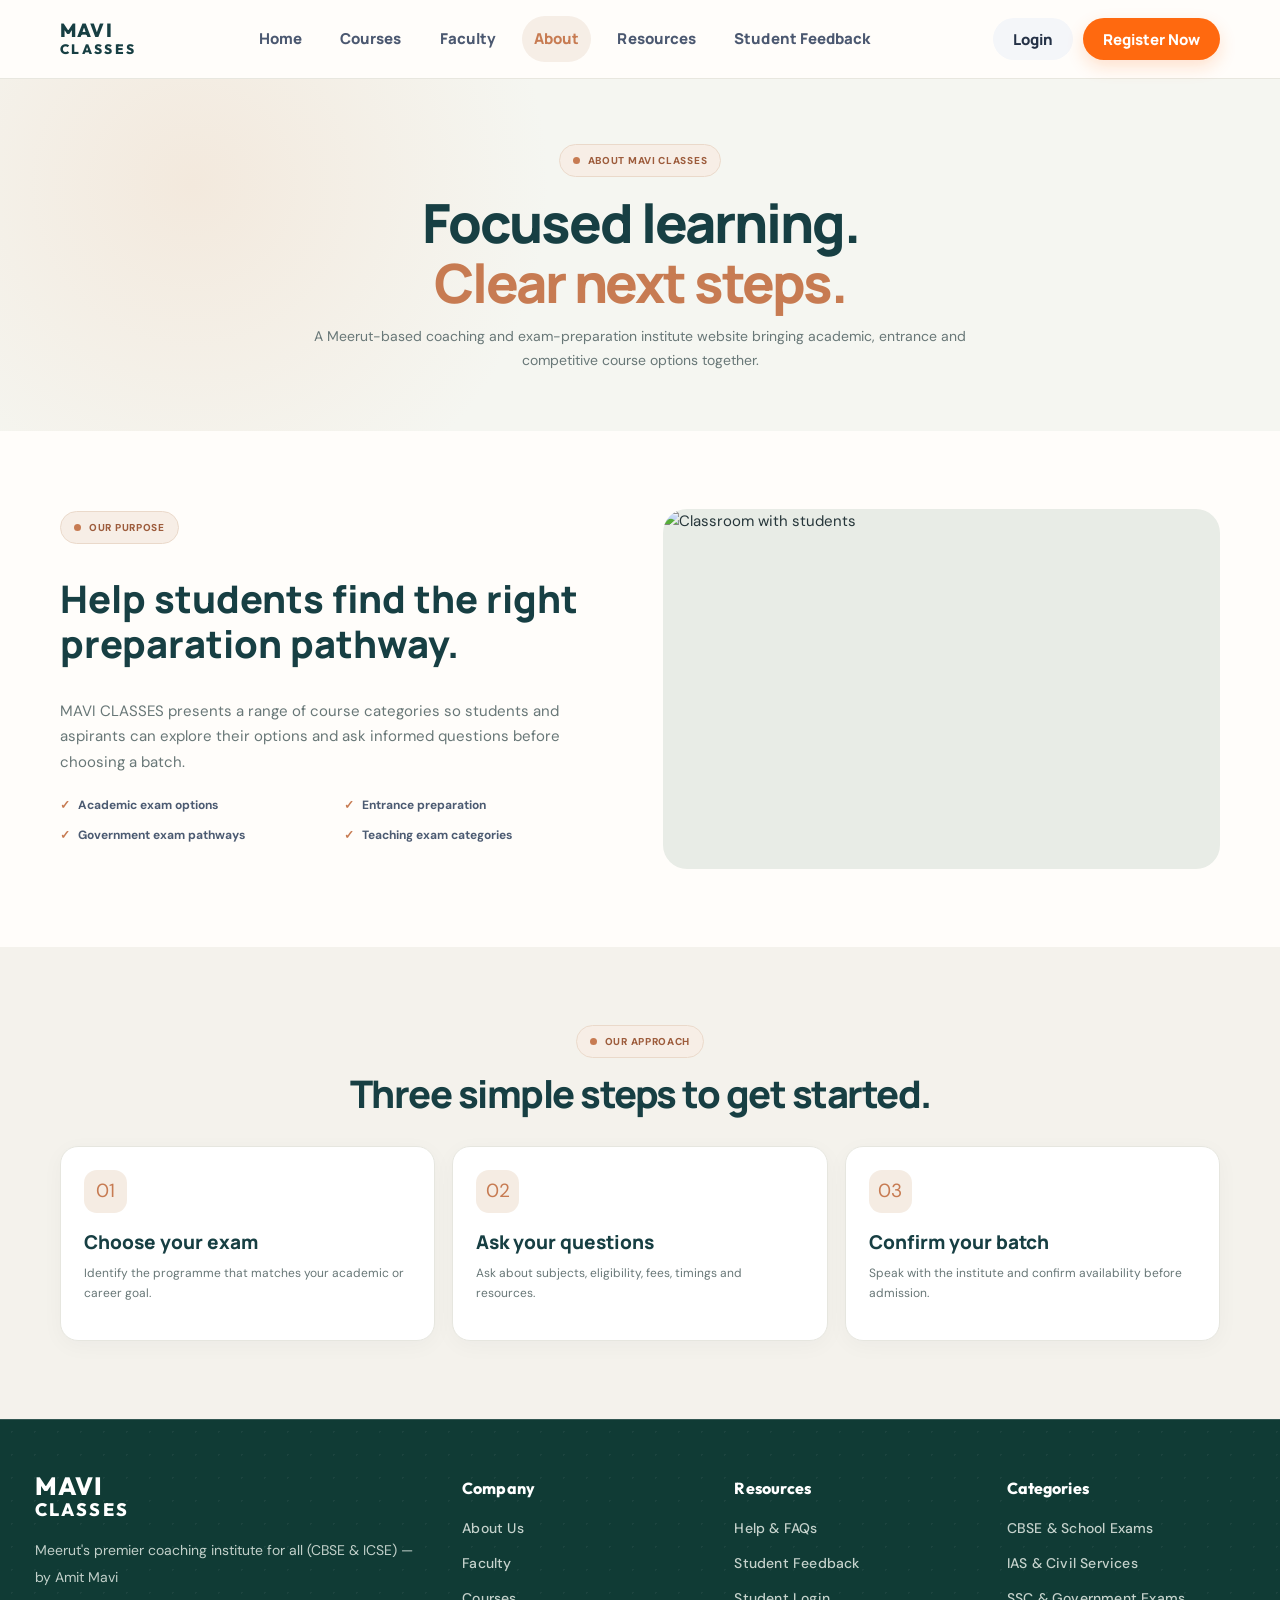
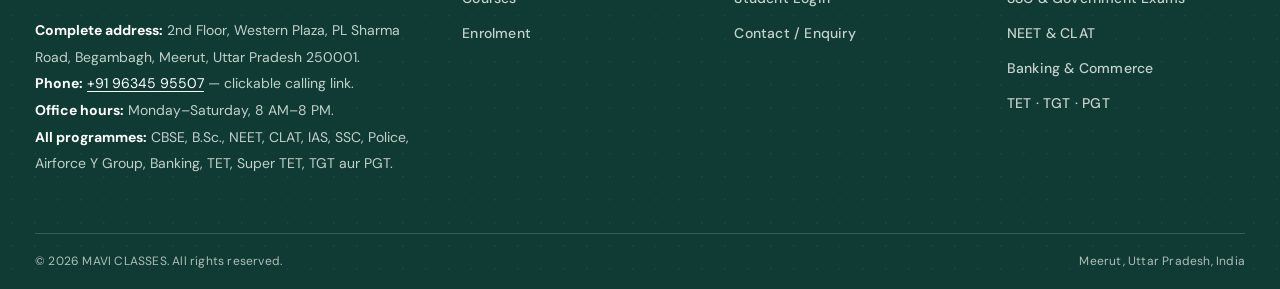
==== commit ef75fa9c: "Refresh footer detail assets" ====
--- a/about.html
+++ b/about.html
@@ -1,4 +1,4 @@
-<!doctype html><html lang="en"><head><meta charset="utf-8"><meta name="viewport" content="width=device-width,initial-scale=1"><title>About | MAVI CLASSES</title><meta name="description" content="MAVI CLASSES, Meerut — academic, entrance and competitive exam preparation."><link rel="stylesheet" href="styles.css?v=20261123-font-headload"><link rel="stylesheet" href="footer.css?v=20261123-footer12">
+<!doctype html><html lang="en"><head><meta charset="utf-8"><meta name="viewport" content="width=device-width,initial-scale=1"><title>About | MAVI CLASSES</title><meta name="description" content="MAVI CLASSES, Meerut — academic, entrance and competitive exam preparation."><link rel="stylesheet" href="styles.css?v=20261123-font-headload"><link rel="stylesheet" href="footer.css?v=20261123-footer13">
 <link rel="stylesheet" href="typography-lock.css?v=20261123-type7">
 
 <style id="mavi-faculty-footer-identical">
@@ -43,4 +43,4 @@
   <div class="mavi-footer-bottom"><span>© 2026 MAVI CLASSES. All rights reserved.</span><span>Meerut, Uttar Pradesh, India</span></div>
  </div>
 </footer><script src="site.js"></script><script src="image-assets.js?v=20261123-assets1"></script>
-<script src="footer-description.js?v=20261123-footerdesc1"></script></body></html>+<script src="footer-description.js?v=20261123-footerdesc2"></script></body></html>
--- a/footer.css
+++ b/footer.css
@@ -91,3 +91,7 @@
  .mavi-footer .mavi-footer-contact>div{font-size:12px!important}
  .mavi-footer .mavi-footer-column a{overflow-wrap:anywhere!important}
 }
+
+.mavi-footer .mavi-footer-description{max-width:520px!important;white-space:normal!important;line-height:1.9!important}
+.mavi-footer .mavi-footer-description strong{color:#fff!important;font-weight:700!important}
+.mavi-footer .mavi-footer-description a{color:#fff!important;text-decoration:underline!important;text-underline-offset:3px!important}
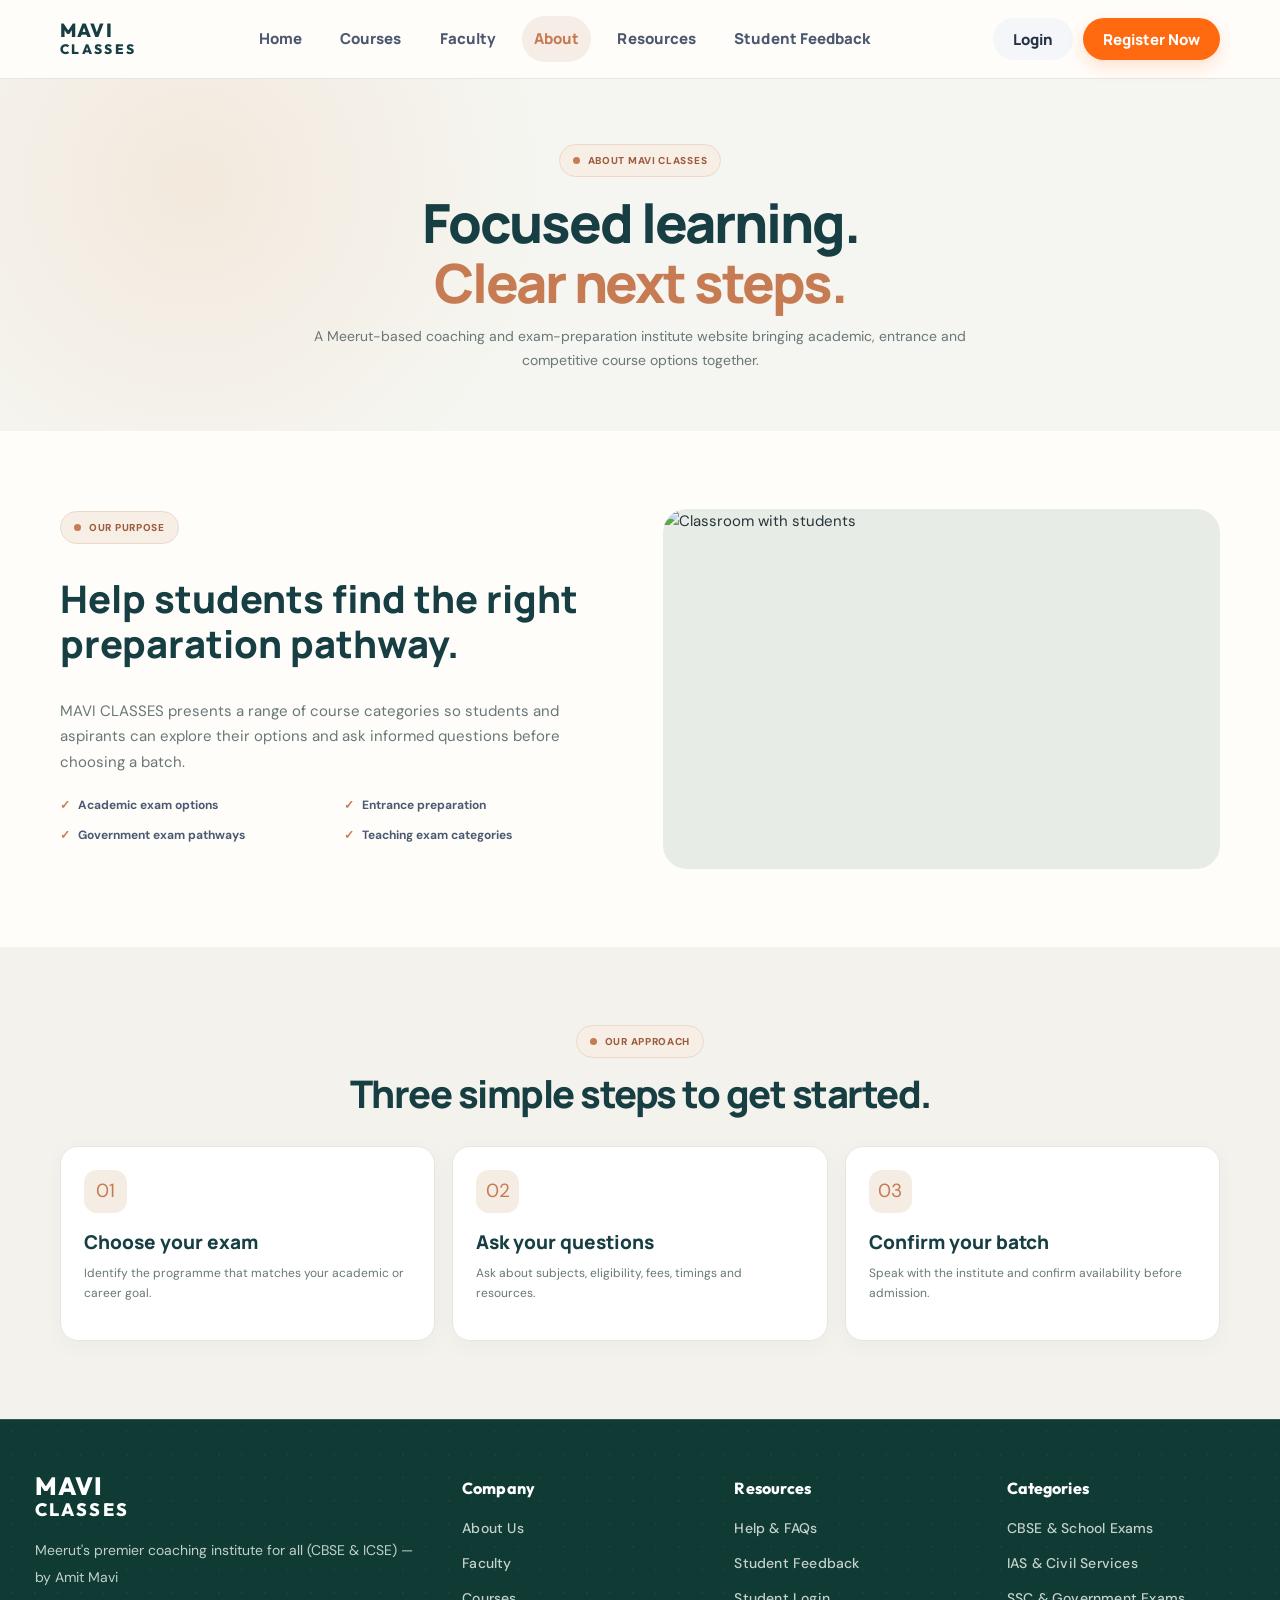
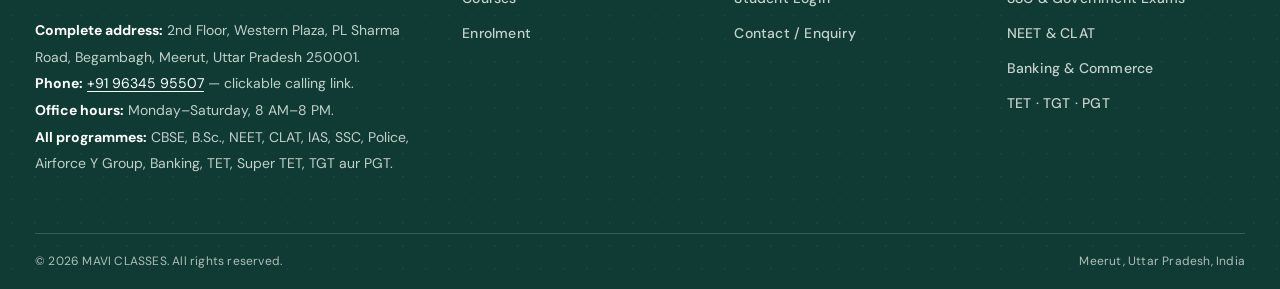
==== commit 968140e7: "Load corrected footer details script" ====
--- a/about.html
+++ b/about.html
@@ -43,4 +43,4 @@
   <div class="mavi-footer-bottom"><span>© 2026 MAVI CLASSES. All rights reserved.</span><span>Meerut, Uttar Pradesh, India</span></div>
  </div>
 </footer><script src="site.js"></script><script src="image-assets.js?v=20261123-assets1"></script>
-<script src="footer-description.js?v=20261123-footerdesc2"></script></body></html>+<script src="footer-description.js?v=20261123-footerdesc3"></script></body></html>
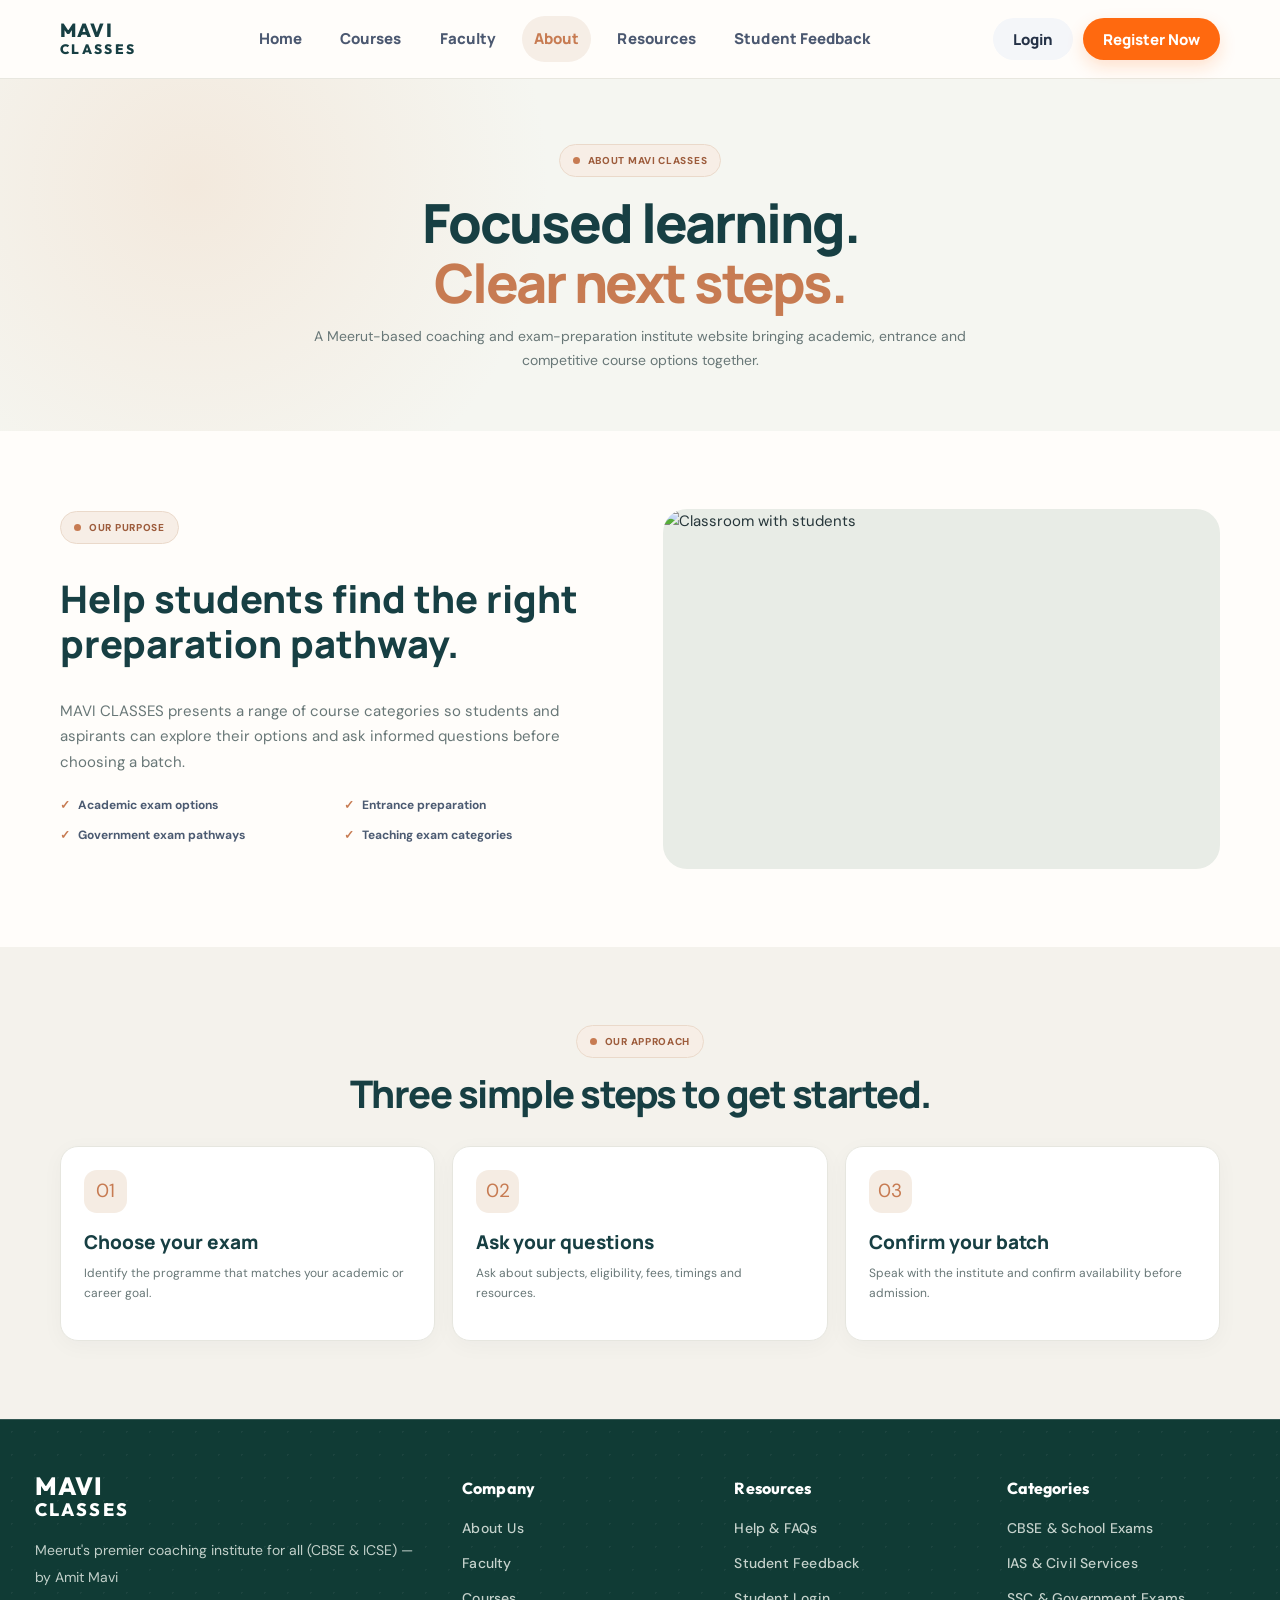
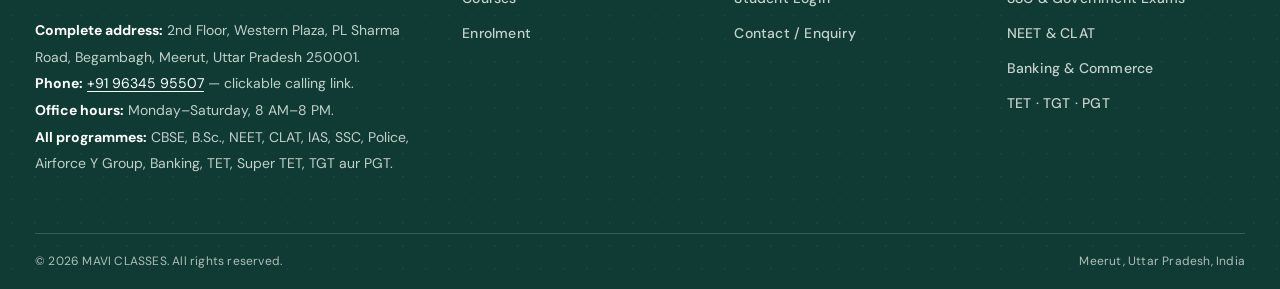
==== commit d549a087: "Connect site pages to shared Supabase content and enquiries" ====
--- a/about.html
+++ b/about.html
@@ -43,4 +43,4 @@
   <div class="mavi-footer-bottom"><span>© 2026 MAVI CLASSES. All rights reserved.</span><span>Meerut, Uttar Pradesh, India</span></div>
  </div>
 </footer><script src="site.js"></script><script src="image-assets.js?v=20261123-assets1"></script>
-<script src="footer-description.js?v=20261123-footerdesc3"></script></body></html>+<script src="footer-description.js?v=20261123-footerdesc3"></script><script src="supabase-client.js?v=20261124-cloud1"></script><script src="site-cloud.js?v=20261124-cloud1"></script></body></html>
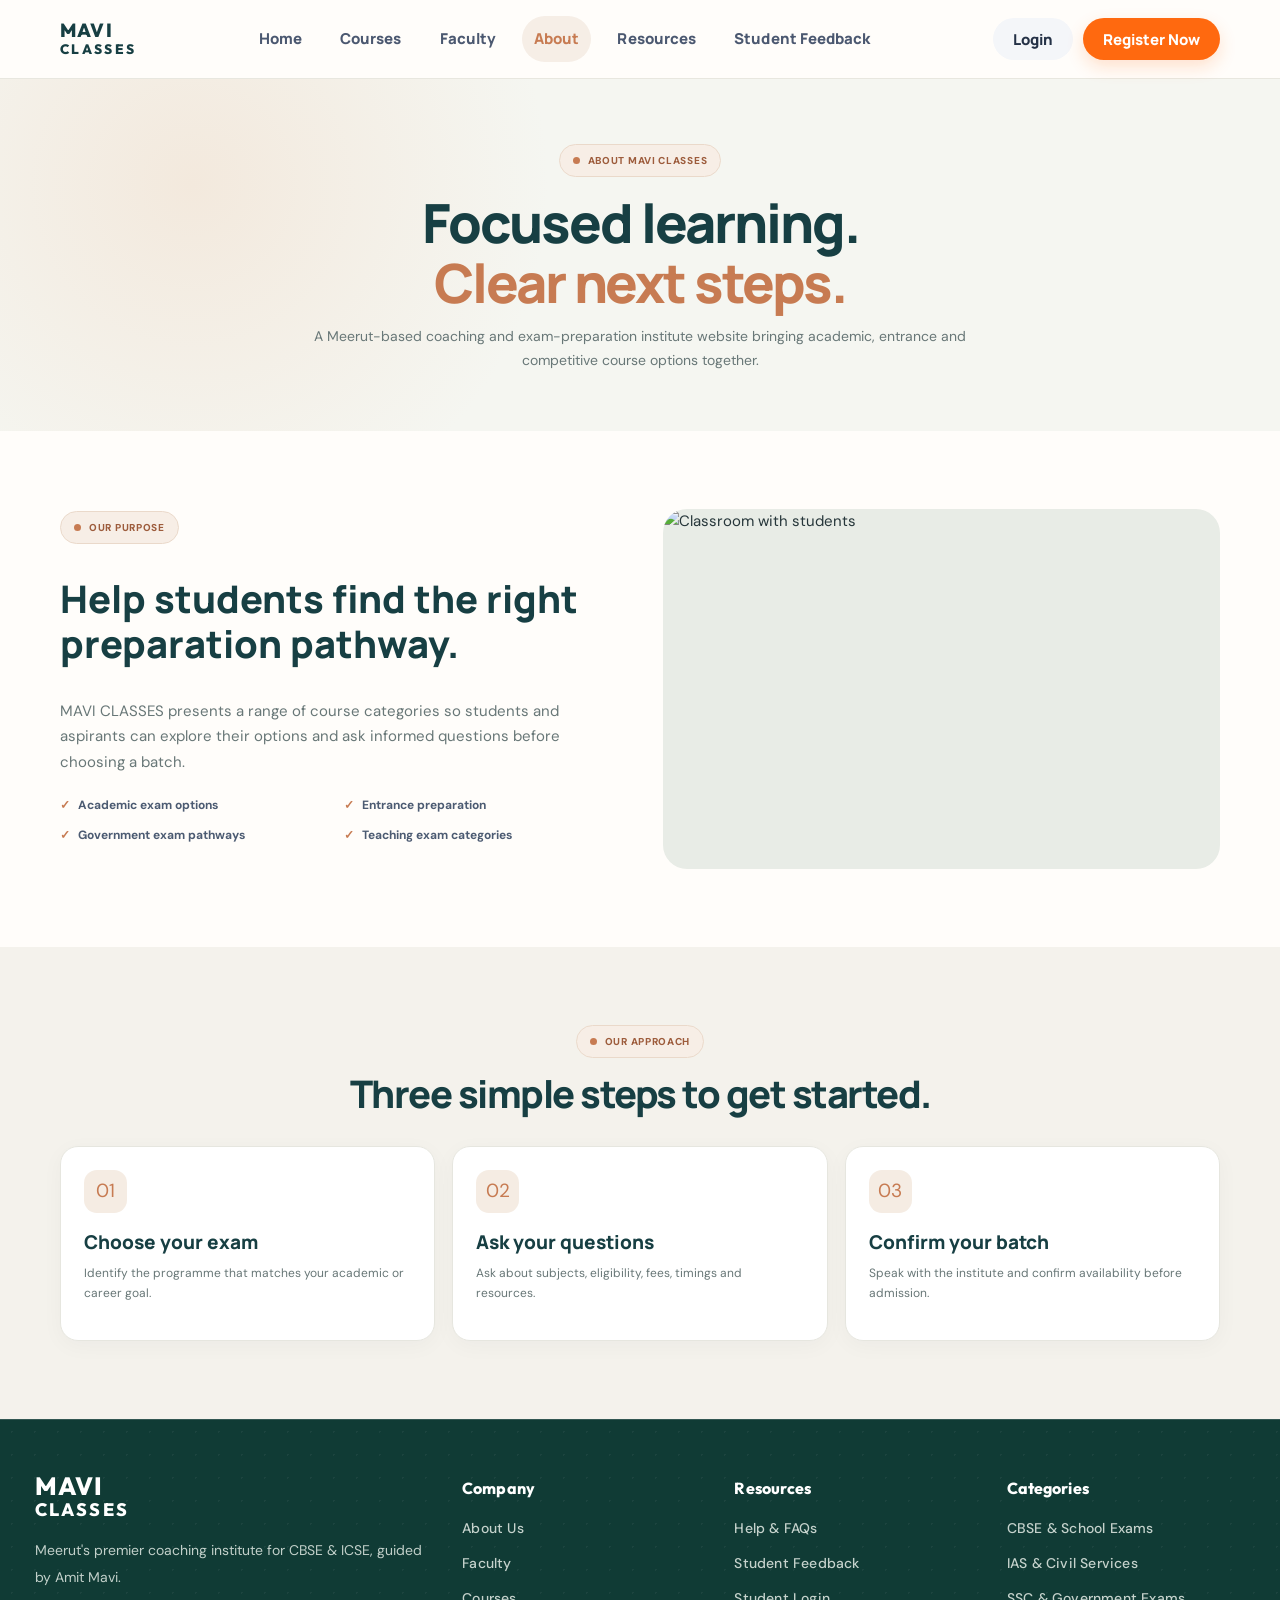
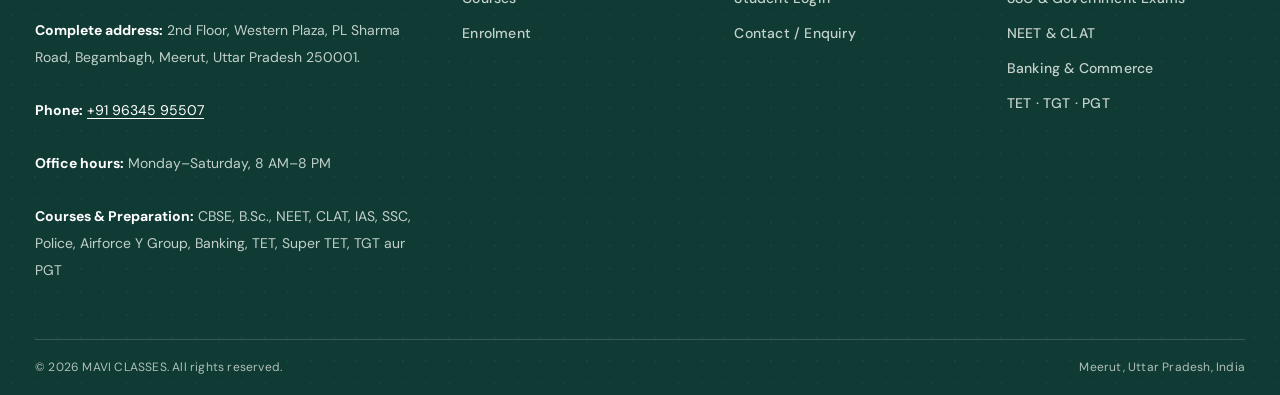
==== commit 7ac7a739: "Refresh fixed footer details and intro script" ====
--- a/about.html
+++ b/about.html
@@ -43,4 +43,4 @@
   <div class="mavi-footer-bottom"><span>© 2026 MAVI CLASSES. All rights reserved.</span><span>Meerut, Uttar Pradesh, India</span></div>
  </div>
 </footer><script src="site.js"></script><script src="image-assets.js?v=20261123-assets1"></script>
-<script src="footer-description.js?v=20261123-footerdesc3"></script><script src="supabase-client.js?v=20261124-cloud1"></script><script src="site-cloud.js?v=20261124-cloud1"></script></body></html>+<script src="footer-description.js?v=20261124-footerintro1"></script><script src="supabase-client.js?v=20261124-cloud1"></script><script src="site-cloud.js?v=20261124-cloud1"></script></body></html>
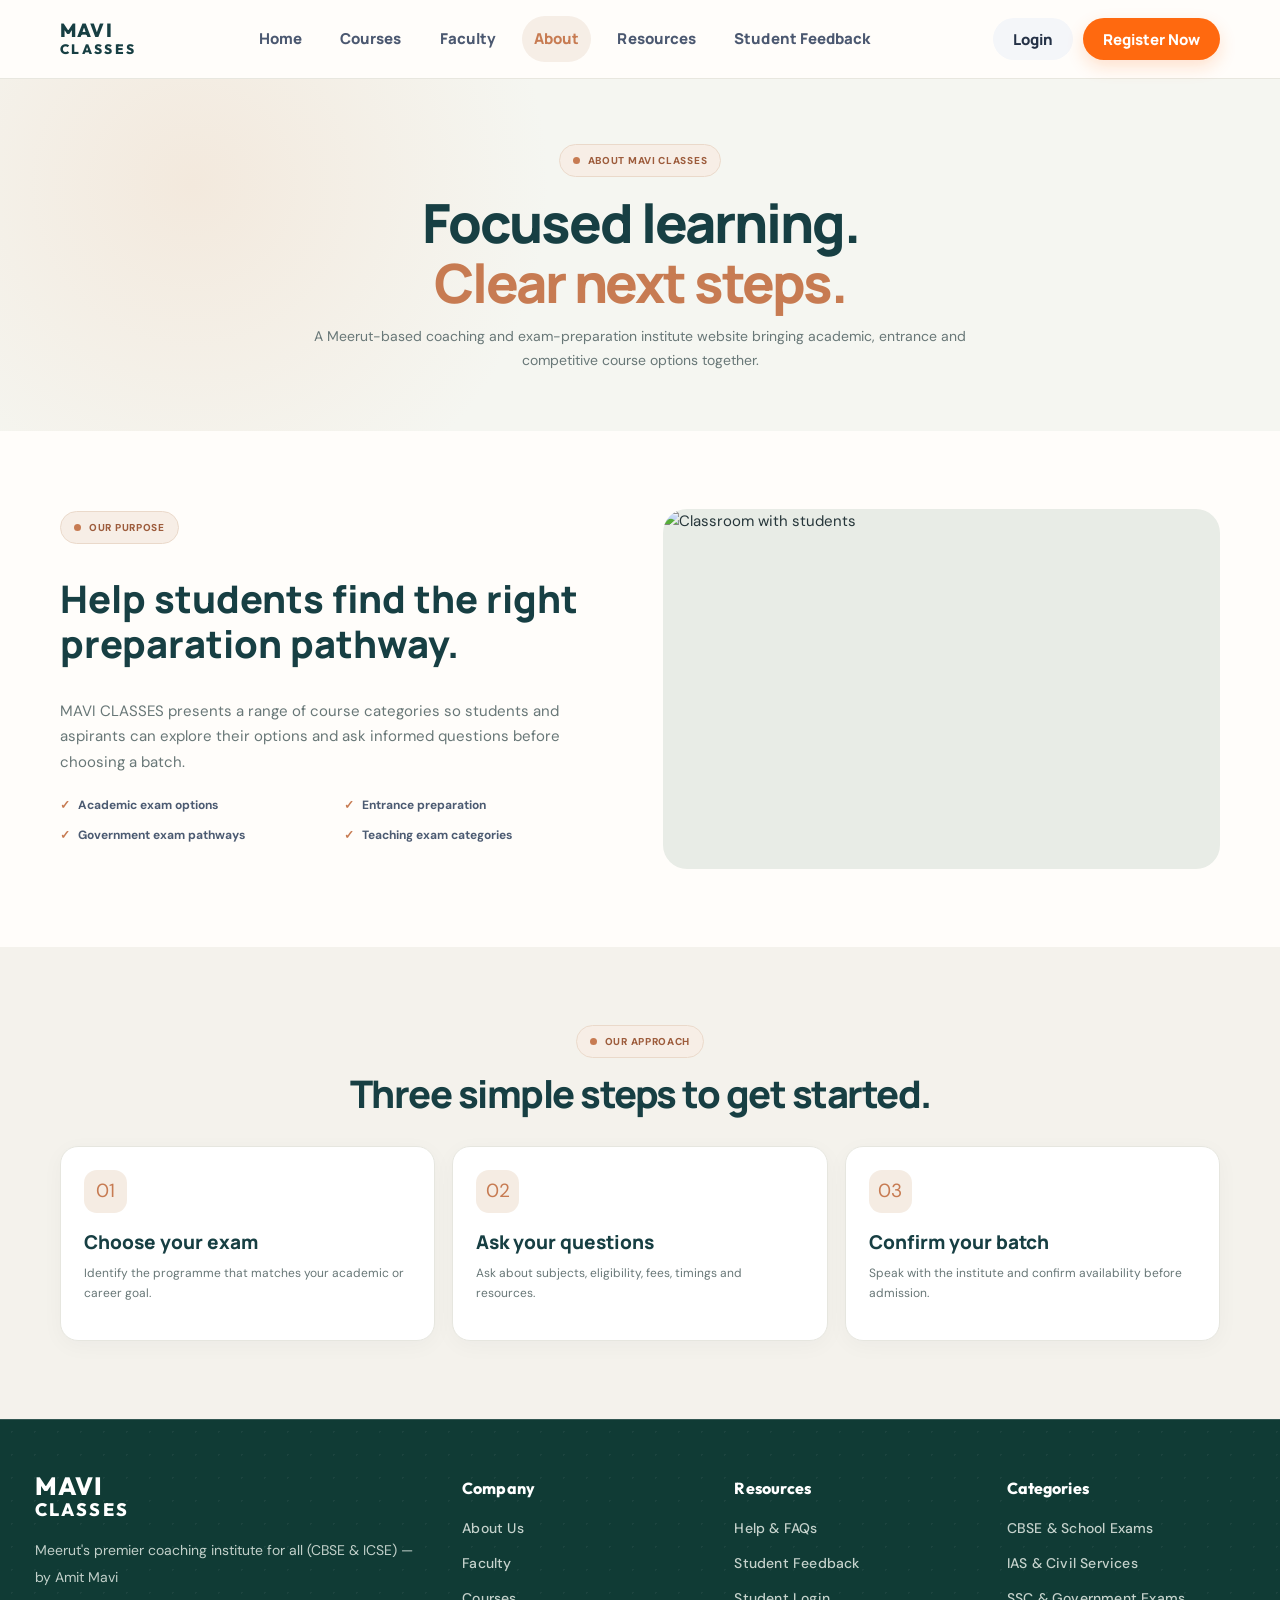
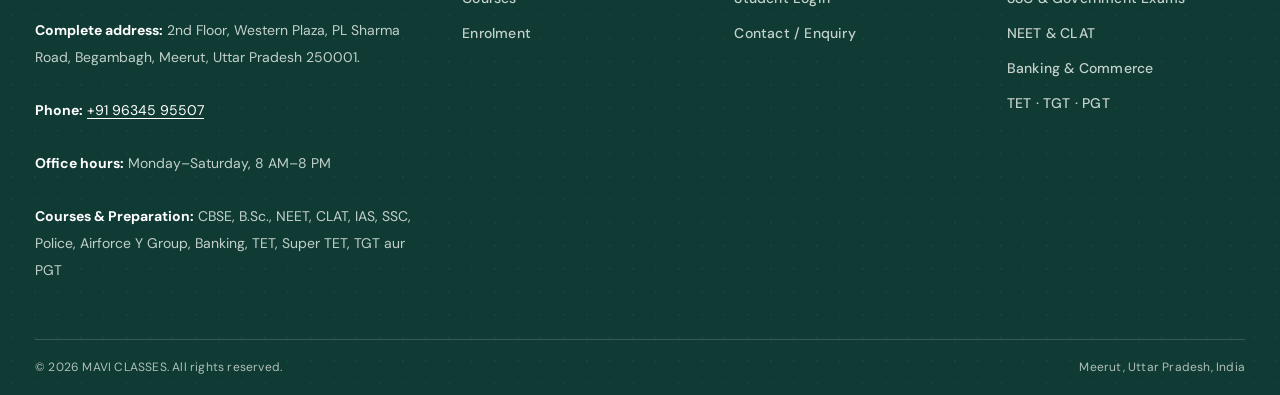
==== commit 878515f3: "Refresh cloud footer renderer" ====
--- a/about.html
+++ b/about.html
@@ -43,4 +43,4 @@
   <div class="mavi-footer-bottom"><span>© 2026 MAVI CLASSES. All rights reserved.</span><span>Meerut, Uttar Pradesh, India</span></div>
  </div>
 </footer><script src="site.js"></script><script src="image-assets.js?v=20261123-assets1"></script>
-<script src="footer-description.js?v=20261124-footerintro1"></script><script src="supabase-client.js?v=20261124-cloud1"></script><script src="site-cloud.js?v=20261124-cloud1"></script></body></html>+<script src="footer-description.js?v=20261124-footerintro1"></script><script src="supabase-client.js?v=20261124-cloud1"></script><script src="site-cloud.js?v=20261124-cloud2"></script></body></html>
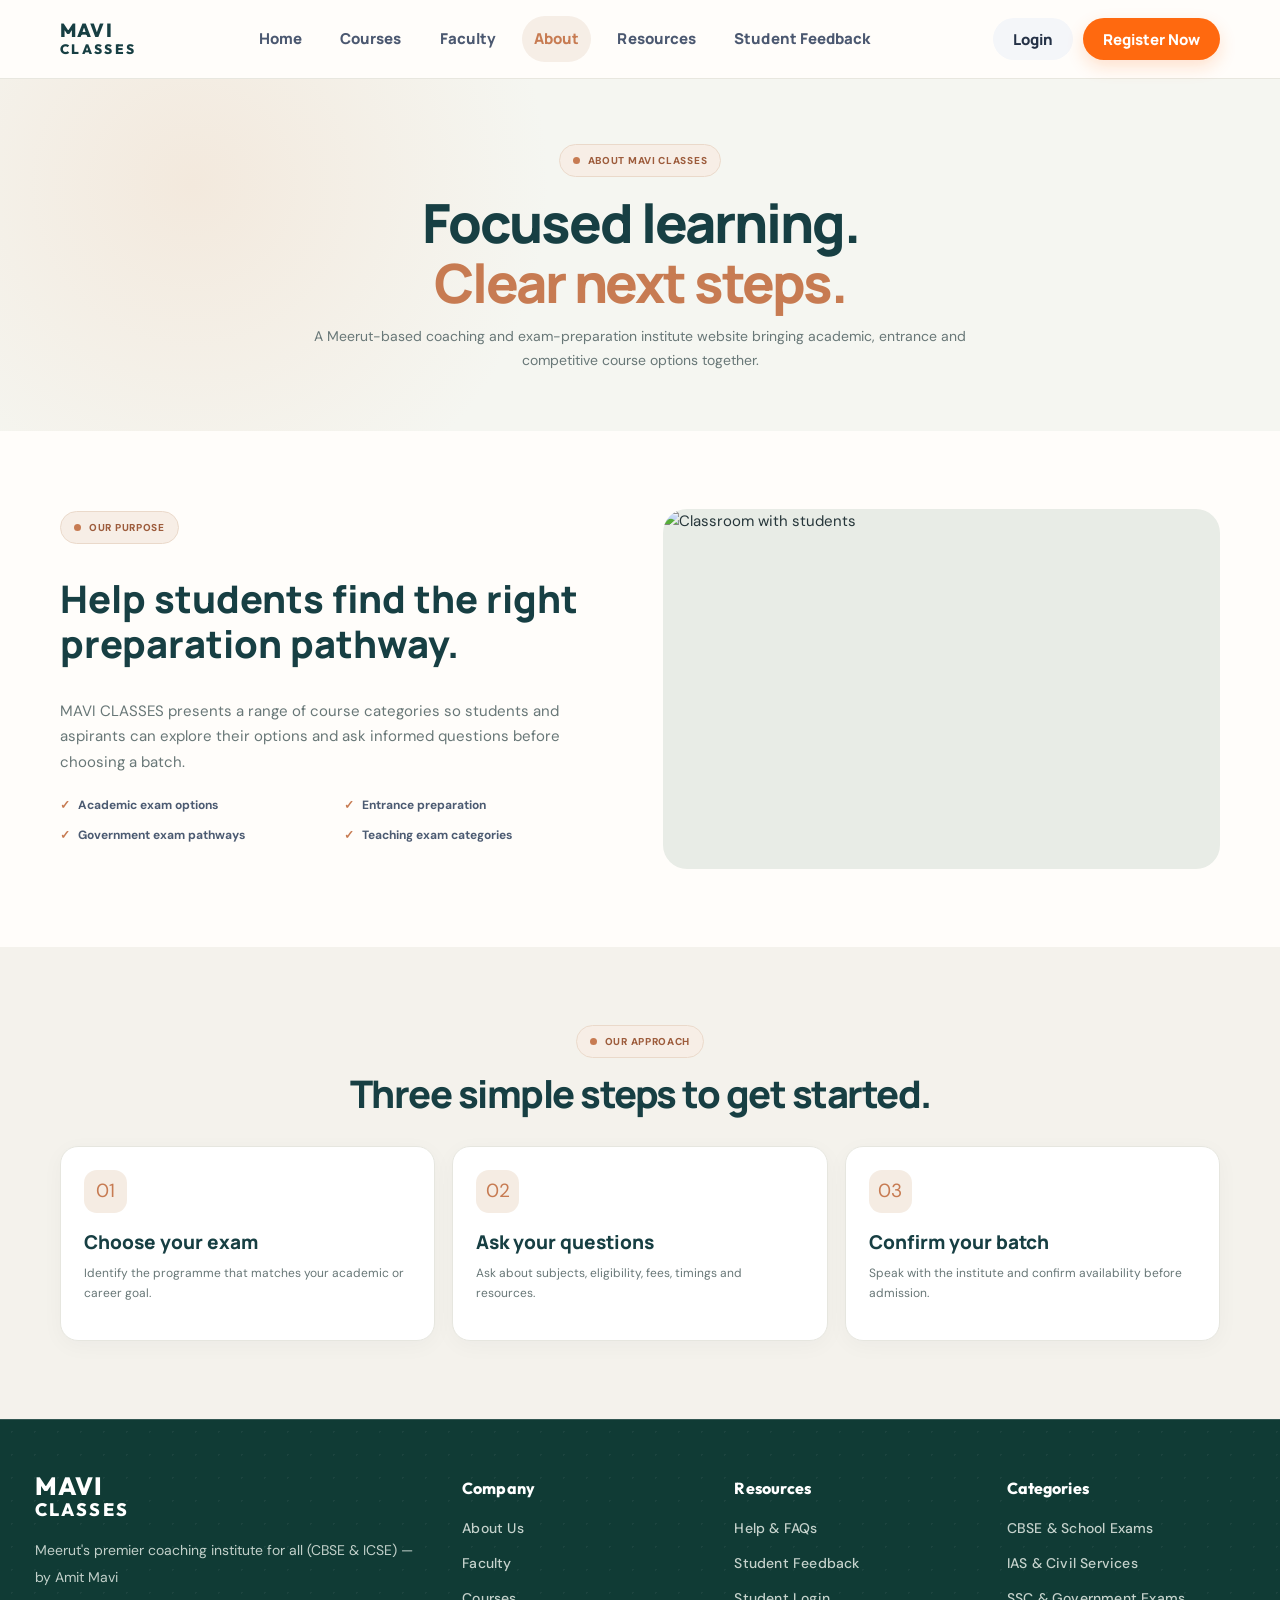
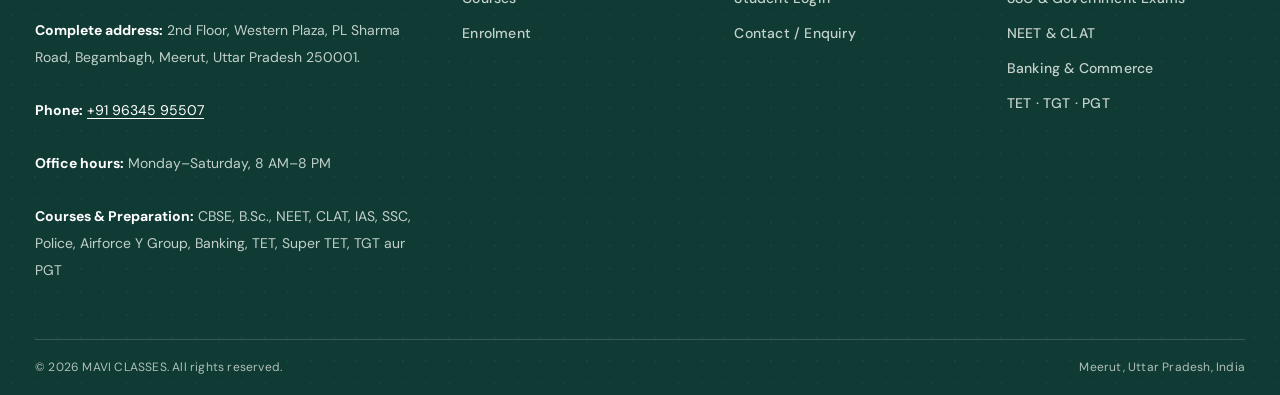
==== commit 3783140b: "Add complete fixed institute details to footer" ====
--- a/about.html
+++ b/about.html
@@ -30,12 +30,7 @@
   <div class="mavi-footer-grid">
    <div class="mavi-footer-brand">
     <a class="mavi-footer-logo" href="index.html" aria-label="MAVI CLASSES home"><span class="mavi-footer-name"><span>MAVI</span><span>CLASSES</span></span></a>
-    <p class="mavi-footer-description">Meerut's premier coaching institute for all (CBSE & ICSE) — by Amit Mavi
-
-Complete address: 2nd Floor, Western Plaza, PL Sharma Road, Begambagh, Meerut, Uttar Pradesh 250001.
-Phone: +91 96345 95507 — clickable calling link.
-Office hours: Monday–Saturday, 8 AM–8 PM.
-All programmes: CBSE, B.Sc., NEET, CLAT, IAS, SSC, Police, Airforce Y Group, Banking, TET, Super TET, TGT aur PGT.</p>
+    <p class="mavi-footer-description">Meerut's premier coaching institute for all (CBSE & ICSE) — by Amit Mavi<br><br><strong>Complete address:</strong> 2nd Floor, Western Plaza, PL Sharma Road, Begambagh, Meerut, Uttar Pradesh 250001.<br><br><strong>Phone:</strong> <a href="tel:+919634595507">+91 96345 95507</a><br><br><strong>Office hours:</strong> Monday–Saturday, 8 AM–8 PM.<br><br><strong>Courses &amp; Preparation:</strong> CBSE, B.Sc., NEET, CLAT, IAS, SSC, Police, Airforce Y Group, Banking, TET, Super TET, TGT aur PGT.</p>
     </div><div class="mavi-footer-column"><h4>Company</h4><a href="about.html">About Us</a><a href="faculty.html">Faculty</a><a href="courses.html">Courses</a><a href="register.html">Enrolment</a></div>
    <div class="mavi-footer-column"><h4>Resources</h4><a href="resources.html">Help & FAQs</a><a href="feedback.html">Student Feedback</a><a href="login.html">Student Login</a><a href="register.html">Contact / Enquiry</a></div>
    <div class="mavi-footer-column"><h4>Categories</h4><a href="courses.html">CBSE & School Exams</a><a href="courses.html">IAS & Civil Services</a><a href="courses.html">SSC & Government Exams</a><a href="courses.html">NEET & CLAT</a><a href="courses.html">Banking & Commerce</a><a href="courses.html">TET · TGT · PGT</a></div>
